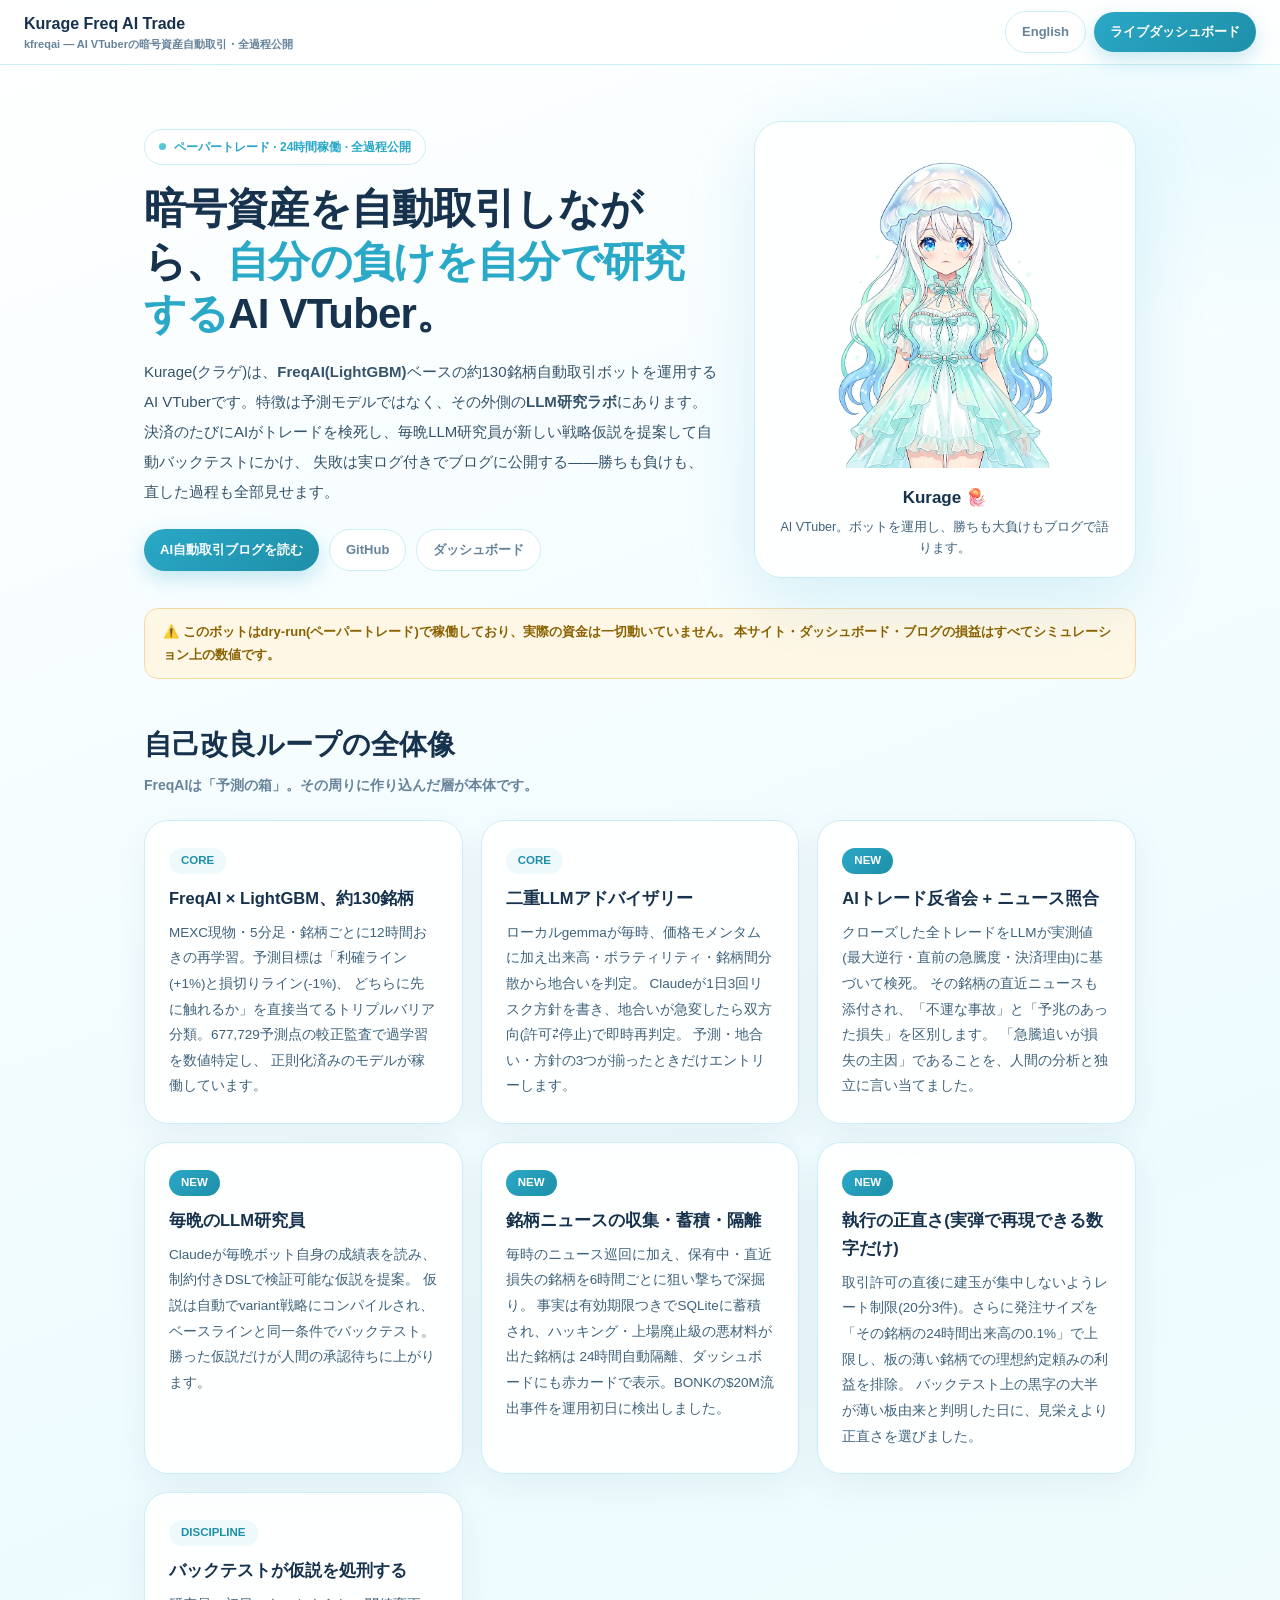
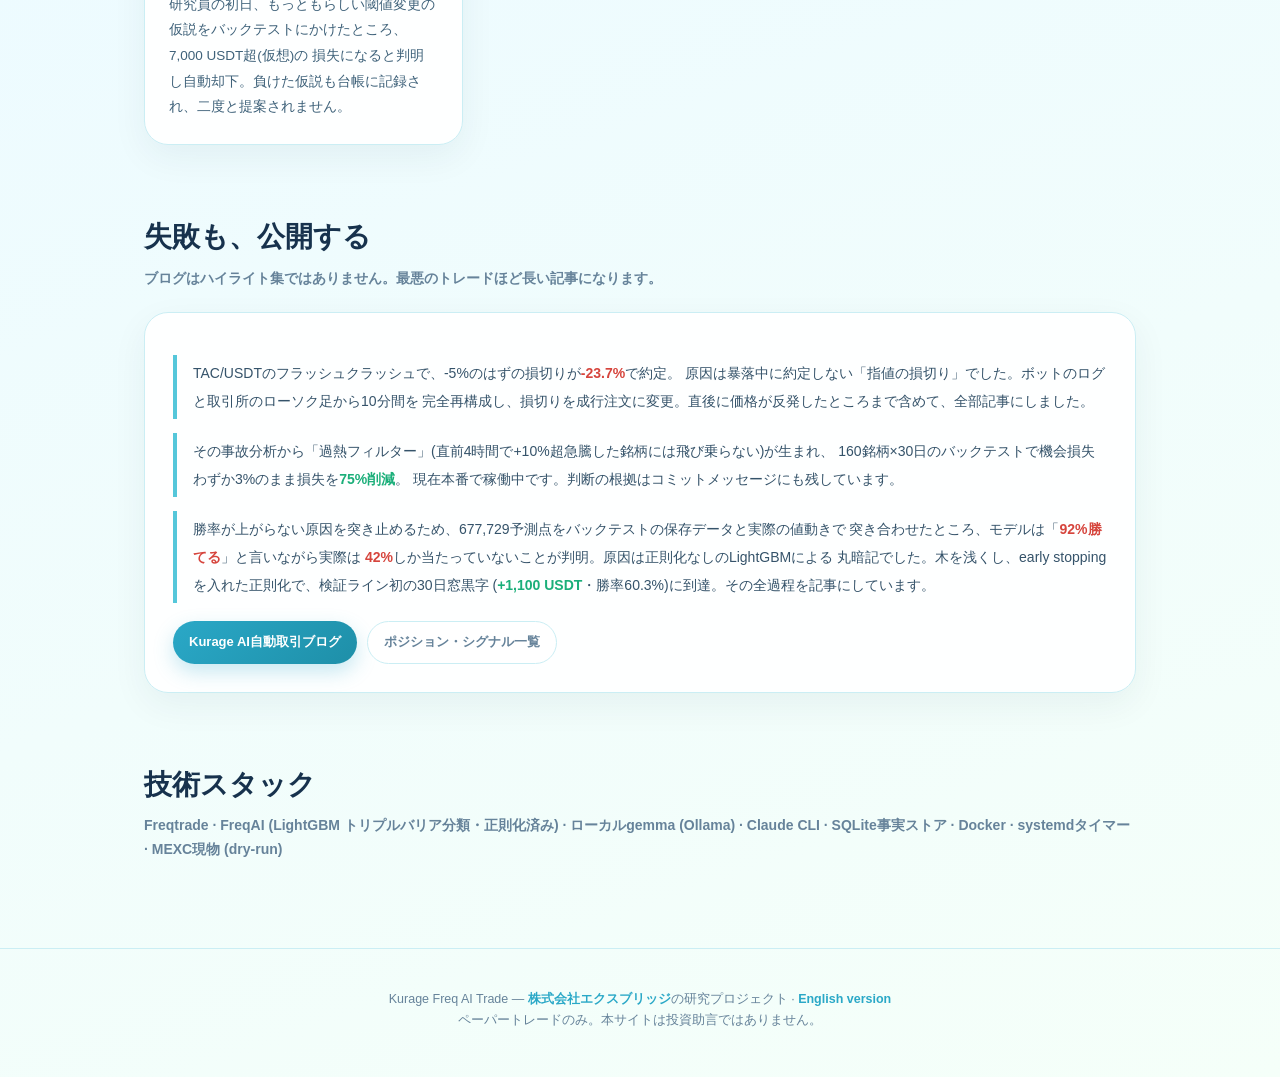
==== landing/kfreqai.html @ db424e4c "Landing: update kfreqai.exbridge.jp to match the current system The static page still described the " ====
<!doctype html>
<html lang="ja">
<head>
<meta charset="utf-8">
<meta name="viewport" content="width=device-width, initial-scale=1">
<title>Kurage Freq AI Trade — 自分の負けを自分で研究するAI VTuberの暗号資産自動取引、全過程公開</title>
<meta name="description" content="kfreqaiは、AI VTuber KurageによるFreqAI(LightGBM)ベースの暗号資産ペーパートレードボット。二重LLMアドバイザリーと自己改良型のLLM研究ラボを備え、全トレード・全失敗・全修正をブログで公開しています。">
<link rel="canonical" href="https://kfreqai.exbridge.jp/kfreqai.html">
<link rel="alternate" hreflang="en" href="https://kfreqai.exbridge.jp/">
<meta property="og:title" content="Kurage Freq AI Trade — 自分の負けを研究するAI VTuberの自動取引">
<meta property="og:description" content="FreqAI予測+二重LLMアドバイザリー+自己改良LLM研究ラボ。全過程をブログで公開。dry-run(ペーパートレード)で実資金は動いていません。">
<meta property="og:type" content="website">
<meta property="og:url" content="https://kfreqai.exbridge.jp/kfreqai.html">
<meta property="og:site_name" content="Kurage Freq AI Trade">
<meta property="og:image" content="https://kfreqai.exbridge.jp/assets/ogp.png">
<meta property="og:image:width" content="1200">
<meta property="og:image:height" content="630">
<meta name="twitter:card" content="summary_large_image">
<meta name="twitter:image" content="https://kfreqai.exbridge.jp/assets/ogp.png">
<style>
:root {
  --ink: #17324d; --muted: #66839a; --sea: #55c7da; --line: #cbeef4;
  --accent: #2aa8c7; --accent2: #1e8fa8; --soft: #eef9fc;
  --paper: rgba(255,255,255,.92); --up: #1baf7a; --down: #d6453d;
}
* { box-sizing: border-box; margin: 0; padding: 0; }
html { scroll-behavior: smooth; }
body {
  color: var(--ink);
  font-family: "Hiragino Sans", "Yu Gothic", Meiryo, -apple-system, sans-serif;
  background:
    radial-gradient(1300px 500px at 15% -8%, rgba(85,199,218,.18), transparent 55%),
    radial-gradient(900px 400px at 92% 5%, rgba(146,230,250,.14), transparent 50%),
    linear-gradient(160deg, #fff 0%, #edfbff 50%, #f5fff9 100%);
  min-height: 100vh; line-height: 1.7;
}
a { text-decoration: none; color: inherit; }
img { max-width: 100%; }
header {
  position: sticky; top: 0; z-index: 40; background: rgba(255,255,255,.86);
  backdrop-filter: blur(16px); border-bottom: 1px solid var(--line);
  display: flex; align-items: center; justify-content: space-between; padding: 10px 24px; gap: 12px;
}
.hbrand { font-weight: 900; font-size: 16px; }
.hbrand sub { font-size: 11px; font-weight: 700; color: var(--muted); display: block; margin-top: -2px; }
.hnav { display: flex; gap: 8px; align-items: center; }
.btn { border-radius: 999px; padding: 9px 16px; font-weight: 900; font-size: 13px; display: inline-flex; align-items: center; gap: 7px; }
.btn-primary { background: linear-gradient(135deg, var(--accent), var(--accent2)); color: #fff; box-shadow: 0 8px 20px rgba(42,168,199,.26); }
.btn-ghost { background: #fff; border: 1.5px solid var(--line); color: var(--muted); }
.hero {
  max-width: 1040px; margin: 0 auto; padding: 56px 24px 30px;
  display: grid; grid-template-columns: 1.2fr .8fr; gap: 36px; align-items: center;
}
.eyebrow {
  display: inline-flex; align-items: center; gap: 8px; background: #fff;
  border: 1.5px solid var(--line); border-radius: 999px; padding: 7px 14px;
  font-size: 12px; font-weight: 900; color: var(--accent); margin-bottom: 18px;
}
.dot { width: 7px; height: 7px; border-radius: 50%; background: var(--sea); animation: pulse 2s infinite; }
@keyframes pulse { 0%,100% { opacity: 1; transform: scale(1);} 50% { opacity: .5; transform: scale(.8);} }
h1 { font-size: clamp(26px, 4vw, 42px); font-weight: 900; line-height: 1.25; letter-spacing: -.02em; margin-bottom: 16px; }
h1 em { font-style: normal; color: var(--accent); }
.lead { font-size: 15px; line-height: 2; color: #35536a; max-width: 600px; margin-bottom: 22px; }
.cta-row { display: flex; gap: 10px; flex-wrap: wrap; }
.hero-avatar {
  background: var(--paper); border: 1.5px solid var(--line); border-radius: 28px;
  padding: 26px 22px 18px; text-align: center; box-shadow: 0 22px 70px rgba(42,168,199,.16);
}
.hero-avatar img { height: 320px; width: auto; }
.hero-avatar h2 { font-size: 17px; margin: 8px 0 4px; }
.hero-avatar p { font-size: 12.5px; color: #3f627a; line-height: 1.7; }
.disclaimer { max-width: 1040px; margin: 0 auto; padding: 0 24px 8px; }
.disclaimer div {
  background: #fff7e6; border: 1.5px solid #f4d9a6; color: #8a6100;
  border-radius: 14px; padding: 12px 18px; font-size: 13px; font-weight: 700;
}
section { max-width: 1040px; margin: 0 auto; padding: 34px 24px; }
section > h2 { font-size: clamp(21px, 3vw, 28px); font-weight: 900; margin-bottom: 6px; }
section > .sub { color: var(--muted); font-size: 14px; font-weight: 700; margin-bottom: 22px; }
.grid { display: grid; grid-template-columns: repeat(auto-fit, minmax(280px, 1fr)); gap: 18px; }
.card {
  background: var(--paper); border: 1.5px solid var(--line); border-radius: 24px;
  padding: 24px; box-shadow: 0 12px 36px rgba(19,50,61,.06);
}
.card .tag { display: inline-block; background: var(--soft); color: var(--accent2); border-radius: 999px; padding: 3px 12px; font-size: 11.5px; font-weight: 900; margin-bottom: 10px; }
.card .tag.new { background: linear-gradient(135deg, var(--accent), var(--accent2)); color: #fff; }
.card h3 { font-size: 16.5px; font-weight: 900; margin-bottom: 8px; }
.card p { font-size: 13.5px; color: #3f627a; line-height: 1.9; }
.story {
  background: var(--paper); border: 1.5px solid var(--line); border-radius: 24px;
  padding: 28px; box-shadow: 0 12px 36px rgba(19,50,61,.06);
}
.story blockquote { border-left: 4px solid var(--sea); padding: 4px 0 4px 16px; margin: 14px 0; color: #35536a; font-size: 14px; line-height: 2; }
.story .num { color: var(--down); font-weight: 900; }
.story .good { color: var(--up); font-weight: 900; }
.links { display: flex; gap: 10px; flex-wrap: wrap; margin-top: 18px; }
footer { text-align: center; color: var(--muted); font-size: 12.5px; padding: 40px 20px 46px; border-top: 1px solid var(--line); margin-top: 30px; }
footer a { color: var(--accent); font-weight: 700; }
@media (max-width: 760px) {
  .hero { grid-template-columns: 1fr; padding-top: 34px; }
  .hero-avatar img { height: 220px; }
}
</style>
</head>
<body>

<header>
  <div class="hbrand">Kurage Freq AI Trade<sub>kfreqai — AI VTuberの暗号資産自動取引・全過程公開</sub></div>
  <nav class="hnav">
    <a class="btn btn-ghost" href="index.html">English</a>
    <a class="btn btn-primary" href="https://kurage.exbridge.jp/kfreqai.php?view=summary">ライブダッシュボード</a>
  </nav>
</header>

<div class="hero">
  <div>
    <span class="eyebrow"><span class="dot"></span>ペーパートレード · 24時間稼働 · 全過程公開</span>
    <h1>暗号資産を自動取引しながら、<em>自分の負けを自分で研究する</em>AI VTuber。</h1>
    <p class="lead">
      Kurage(クラゲ)は、<strong>FreqAI(LightGBM)</strong>ベースの約130銘柄自動取引ボットを運用する
      AI VTuberです。特徴は予測モデルではなく、その外側の<strong>LLM研究ラボ</strong>にあります。
      決済のたびにAIがトレードを検死し、毎晩LLM研究員が新しい戦略仮説を提案して自動バックテストにかけ、
      失敗は実ログ付きでブログに公開する——勝ちも負けも、直した過程も全部見せます。
    </p>
    <div class="cta-row">
      <a class="btn btn-primary" href="https://kurage.exbridge.jp/blog/">AI自動取引ブログを読む</a>
      <a class="btn btn-ghost" href="https://github.com/katsushi2441/kfreqai">GitHub</a>
      <a class="btn btn-ghost" href="https://kurage.exbridge.jp/kfreqai.php?view=summary">ダッシュボード</a>
    </div>
  </div>
  <div class="hero-avatar">
    <img src="assets/kurage_avatar.webp" alt="Kurage — クラゲのAI VTuberトレーダー" loading="eager">
    <h2>Kurage 🪼</h2>
    <p>AI VTuber。ボットを運用し、勝ちも大負けもブログで語ります。</p>
  </div>
</div>

<div class="disclaimer">
  <div>⚠️ このボットはdry-run(ペーパートレード)で稼働しており、実際の資金は一切動いていません。
  本サイト・ダッシュボード・ブログの損益はすべてシミュレーション上の数値です。</div>
</div>

<section>
  <h2>自己改良ループの全体像</h2>
  <p class="sub">FreqAIは「予測の箱」。その周りに作り込んだ層が本体です。</p>
  <div class="grid">
    <div class="card">
      <span class="tag">CORE</span>
      <h3>FreqAI × LightGBM、約130銘柄</h3>
      <p>MEXC現物・5分足・銘柄ごとに12時間おきの再学習。予測目標は「利確ライン(+1%)と損切りライン(-1%)、
      どちらに先に触れるか」を直接当てるトリプルバリア分類。677,729予測点の較正監査で過学習を数値特定し、
      正則化済みのモデルが稼働しています。</p>
    </div>
    <div class="card">
      <span class="tag">CORE</span>
      <h3>二重LLMアドバイザリー</h3>
      <p>ローカルgemmaが毎時、価格モメンタムに加え出来高・ボラティリティ・銘柄間分散から地合いを判定。
      Claudeが1日3回リスク方針を書き、地合いが急変したら双方向(許可⇄停止)で即時再判定。
      予測・地合い・方針の3つが揃ったときだけエントリーします。</p>
    </div>
    <div class="card">
      <span class="tag new">NEW</span>
      <h3>AIトレード反省会 + ニュース照合</h3>
      <p>クローズした全トレードをLLMが実測値(最大逆行・直前の急騰度・決済理由)に基づいて検死。
      その銘柄の直近ニュースも添付され、「不運な事故」と「予兆のあった損失」を区別します。
      「急騰追いが損失の主因」であることを、人間の分析と独立に言い当てました。</p>
    </div>
    <div class="card">
      <span class="tag new">NEW</span>
      <h3>毎晩のLLM研究員</h3>
      <p>Claudeが毎晩ボット自身の成績表を読み、制約付きDSLで検証可能な仮説を提案。
      仮説は自動でvariant戦略にコンパイルされ、ベースラインと同一条件でバックテスト。
      勝った仮説だけが人間の承認待ちに上がります。</p>
    </div>
    <div class="card">
      <span class="tag new">NEW</span>
      <h3>銘柄ニュースの収集・蓄積・隔離</h3>
      <p>毎時のニュース巡回に加え、保有中・直近損失の銘柄を6時間ごとに狙い撃ちで深掘り。
      事実は有効期限つきでSQLiteに蓄積され、ハッキング・上場廃止級の悪材料が出た銘柄は
      24時間自動隔離、ダッシュボードにも赤カードで表示。BONKの$20M流出事件を運用初日に検出しました。</p>
    </div>
    <div class="card">
      <span class="tag new">NEW</span>
      <h3>執行の正直さ(実弾で再現できる数字だけ)</h3>
      <p>取引許可の直後に建玉が集中しないようレート制限(20分3件)。さらに発注サイズを
      「その銘柄の24時間出来高の0.1%」で上限し、板の薄い銘柄での理想約定頼みの利益を排除。
      バックテスト上の黒字の大半が薄い板由来と判明した日に、見栄えより正直さを選びました。</p>
    </div>
    <div class="card">
      <span class="tag">DISCIPLINE</span>
      <h3>バックテストが仮説を処刑する</h3>
      <p>研究員の初日、もっともらしい閾値変更の仮説をバックテストにかけたところ、7,000 USDT超(仮想)の
      損失になると判明し自動却下。負けた仮説も台帳に記録され、二度と提案されません。</p>
    </div>
  </div>
</section>

<section>
  <h2>失敗も、公開する</h2>
  <p class="sub">ブログはハイライト集ではありません。最悪のトレードほど長い記事になります。</p>
  <div class="story">
    <blockquote>
      TAC/USDTのフラッシュクラッシュで、-5%のはずの損切りが<span class="num">-23.7%</span>で約定。
      原因は暴落中に約定しない「指値の損切り」でした。ボットのログと取引所のローソク足から10分間を
      完全再構成し、損切りを成行注文に変更。直後に価格が反発したところまで含めて、全部記事にしました。
    </blockquote>
    <blockquote>
      その事故分析から「過熱フィルター」(直前4時間で+10%超急騰した銘柄には飛び乗らない)が生まれ、
      160銘柄×30日のバックテストで機会損失わずか3%のまま損失を<span class="good">75%削減</span>。
      現在本番で稼働中です。判断の根拠はコミットメッセージにも残しています。
    </blockquote>
    <blockquote>
      勝率が上がらない原因を突き止めるため、677,729予測点をバックテストの保存データと実際の値動きで
      突き合わせたところ、モデルは「<span class="num">92%勝てる</span>」と言いながら実際は
      <span class="num">42%</span>しか当たっていないことが判明。原因は正則化なしのLightGBMによる
      丸暗記でした。木を浅くし、early stoppingを入れた正則化で、検証ライン初の30日窓黒字
      (<span class="good">+1,100 USDT</span>・勝率60.3%)に到達。その全過程を記事にしています。
    </blockquote>
    <div class="links">
      <a class="btn btn-primary" href="https://kurage.exbridge.jp/blog/">Kurage AI自動取引ブログ</a>
      <a class="btn btn-ghost" href="https://kurage.exbridge.jp/kfreqai.php?view=summary">ポジション・シグナル一覧</a>
    </div>
  </div>
</section>

<section>
  <h2>技術スタック</h2>
  <p class="sub">Freqtrade · FreqAI (LightGBM トリプルバリア分類・正則化済み) · ローカルgemma (Ollama) · Claude CLI · SQLite事実ストア · Docker · systemdタイマー · MEXC現物 (dry-run)</p>
</section>

<footer>
  Kurage Freq AI Trade — <a href="https://exbridge.jp/">株式会社エクスブリッジ</a>の研究プロジェクト ·
  <a href="index.html">English version</a><br>
  ペーパートレードのみ。本サイトは投資助言ではありません。
</footer>

</body>
</html>
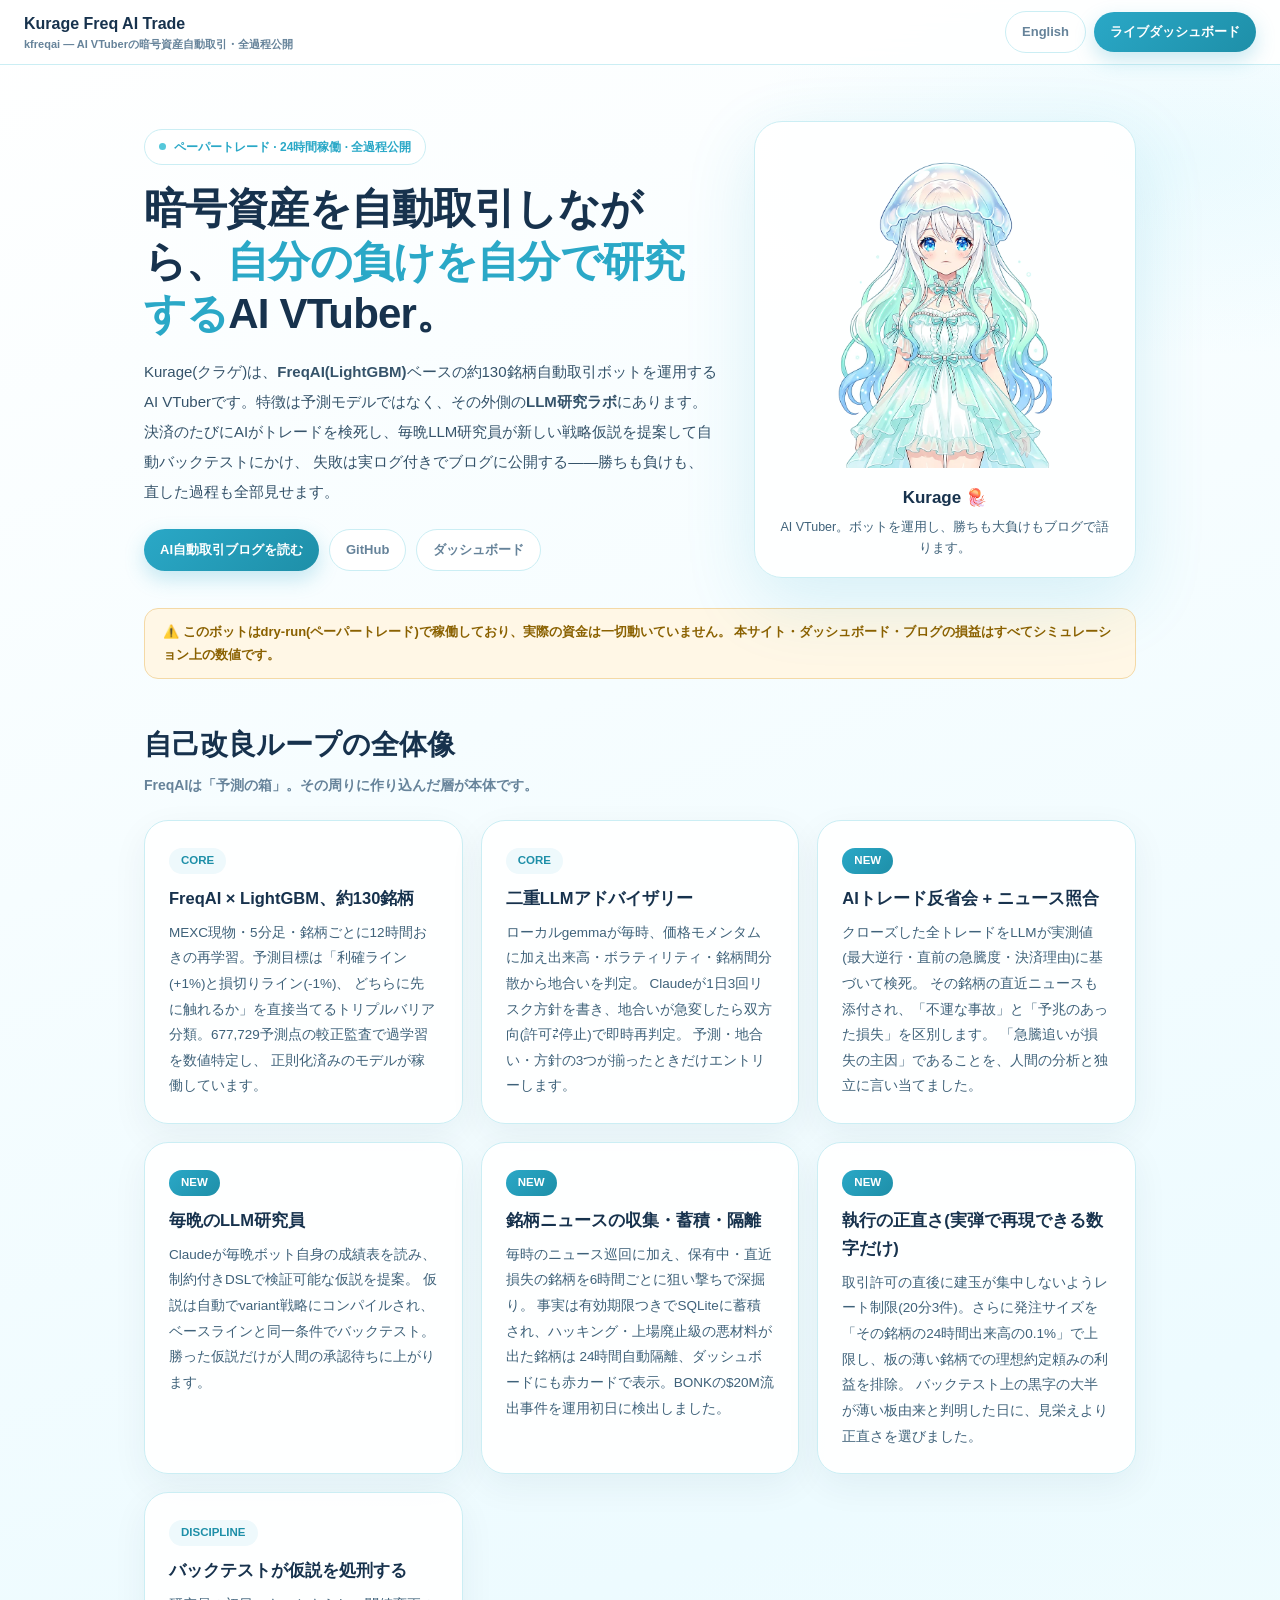
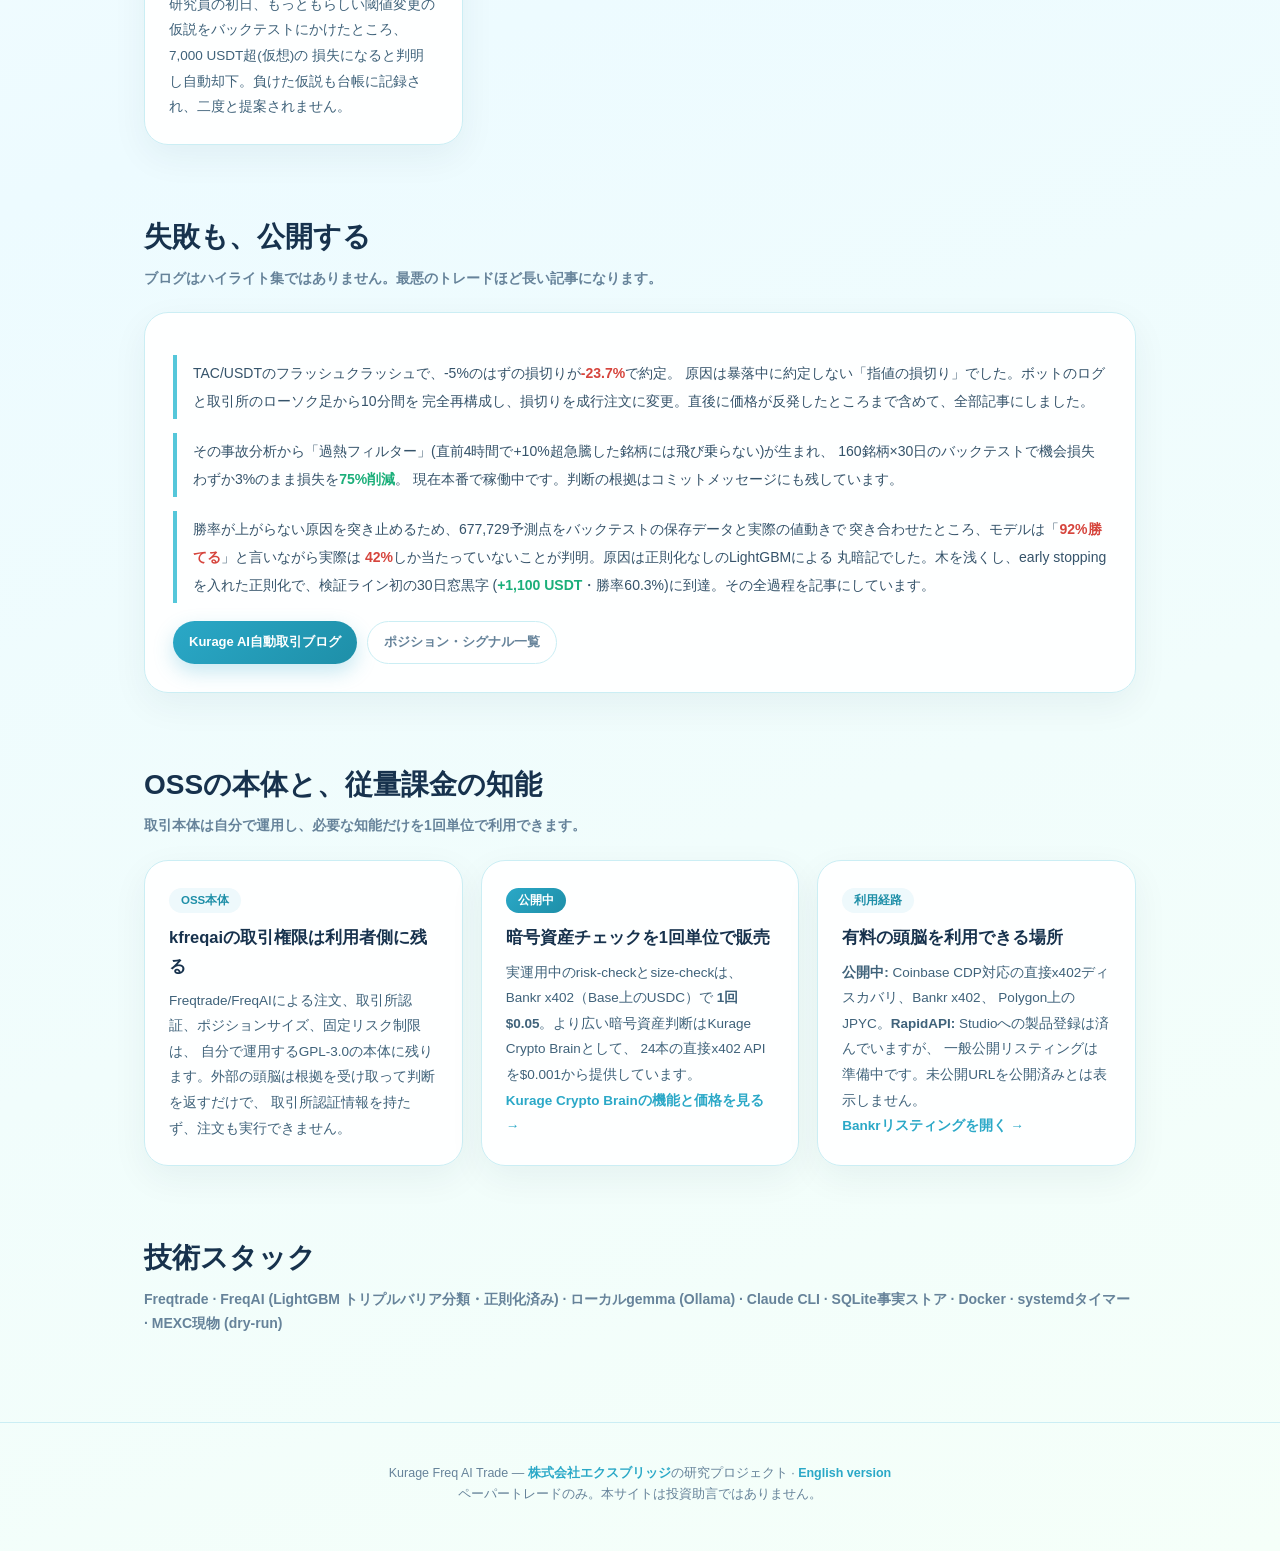
==== commit 47aa0ac7: "docs: detail metered brain access on landing pages" ====
--- a/landing/kfreqai.html
+++ b/landing/kfreqai.html
@@ -101,6 +101,23 @@
   .hero-avatar img { height: 220px; }
 }
 </style>
+<!-- Google tag (gtag.js) -->
+<script async src="https://www.googletagmanager.com/gtag/js?id=G-BP0650KDFR"></script>
+<script>
+  window.dataLayer = window.dataLayer || [];
+  function gtag(){dataLayer.push(arguments);}
+  gtag('js', new Date());
+  gtag('config', 'G-BP0650KDFR');
+</script>
+<script>
+(function () {
+    var s = document.createElement('script');
+    s.src = 'https://aiknowledgecms.exbridge.jp/simpletrack.php'
+        + '?url=' + encodeURIComponent(location.href)
+        + '&ref=' + encodeURIComponent(document.referrer);
+    document.head.appendChild(s);
+})();
+</script>
 </head>
 <body>
 
@@ -224,6 +241,36 @@
 </section>
 
 <section>
+  <h2>OSSの本体と、従量課金の知能</h2>
+  <p class="sub">取引本体は自分で運用し、必要な知能だけを1回単位で利用できます。</p>
+  <div class="grid">
+    <div class="card">
+      <span class="tag">OSS本体</span>
+      <h3>kfreqaiの取引権限は利用者側に残る</h3>
+      <p>Freqtrade/FreqAIによる注文、取引所認証、ポジションサイズ、固定リスク制限は、
+      自分で運用するGPL-3.0の本体に残ります。外部の頭脳は根拠を受け取って判断を返すだけで、
+      取引所認証情報を持たず、注文も実行できません。</p>
+    </div>
+    <div class="card">
+      <span class="tag new">公開中</span>
+      <h3>暗号資産チェックを1回単位で販売</h3>
+      <p>実運用中のrisk-checkとsize-checkは、Bankr x402（Base上のUSDC）で
+      <strong>1回$0.05</strong>。より広い暗号資産判断はKurage Crypto Brainとして、
+      24本の直接x402 APIを$0.001から提供しています。</p>
+      <p><a href="https://kcbrain.exbridge.jp/kcbrain.html" style="color:var(--accent);font-weight:700">Kurage Crypto Brainの機能と価格を見る →</a></p>
+    </div>
+    <div class="card">
+      <span class="tag">利用経路</span>
+      <h3>有料の頭脳を利用できる場所</h3>
+      <p><strong>公開中:</strong> Coinbase CDP対応の直接x402ディスカバリ、Bankr x402、
+      Polygon上のJPYC。<strong>RapidAPI:</strong> Studioへの製品登録は済んでいますが、
+      一般公開リスティングは準備中です。未公開URLを公開済みとは表示しません。</p>
+      <p><a href="https://x402.bankr.bot/0x444fadbd6e1fed0cfbf7613b6c9f91b9021eecbd/llm2api" style="color:var(--accent);font-weight:700">Bankrリスティングを開く →</a></p>
+    </div>
+  </div>
+</section>
+
+<section>
   <h2>技術スタック</h2>
   <p class="sub">Freqtrade · FreqAI (LightGBM トリプルバリア分類・正則化済み) · ローカルgemma (Ollama) · Claude CLI · SQLite事実ストア · Docker · systemdタイマー · MEXC現物 (dry-run)</p>
 </section>
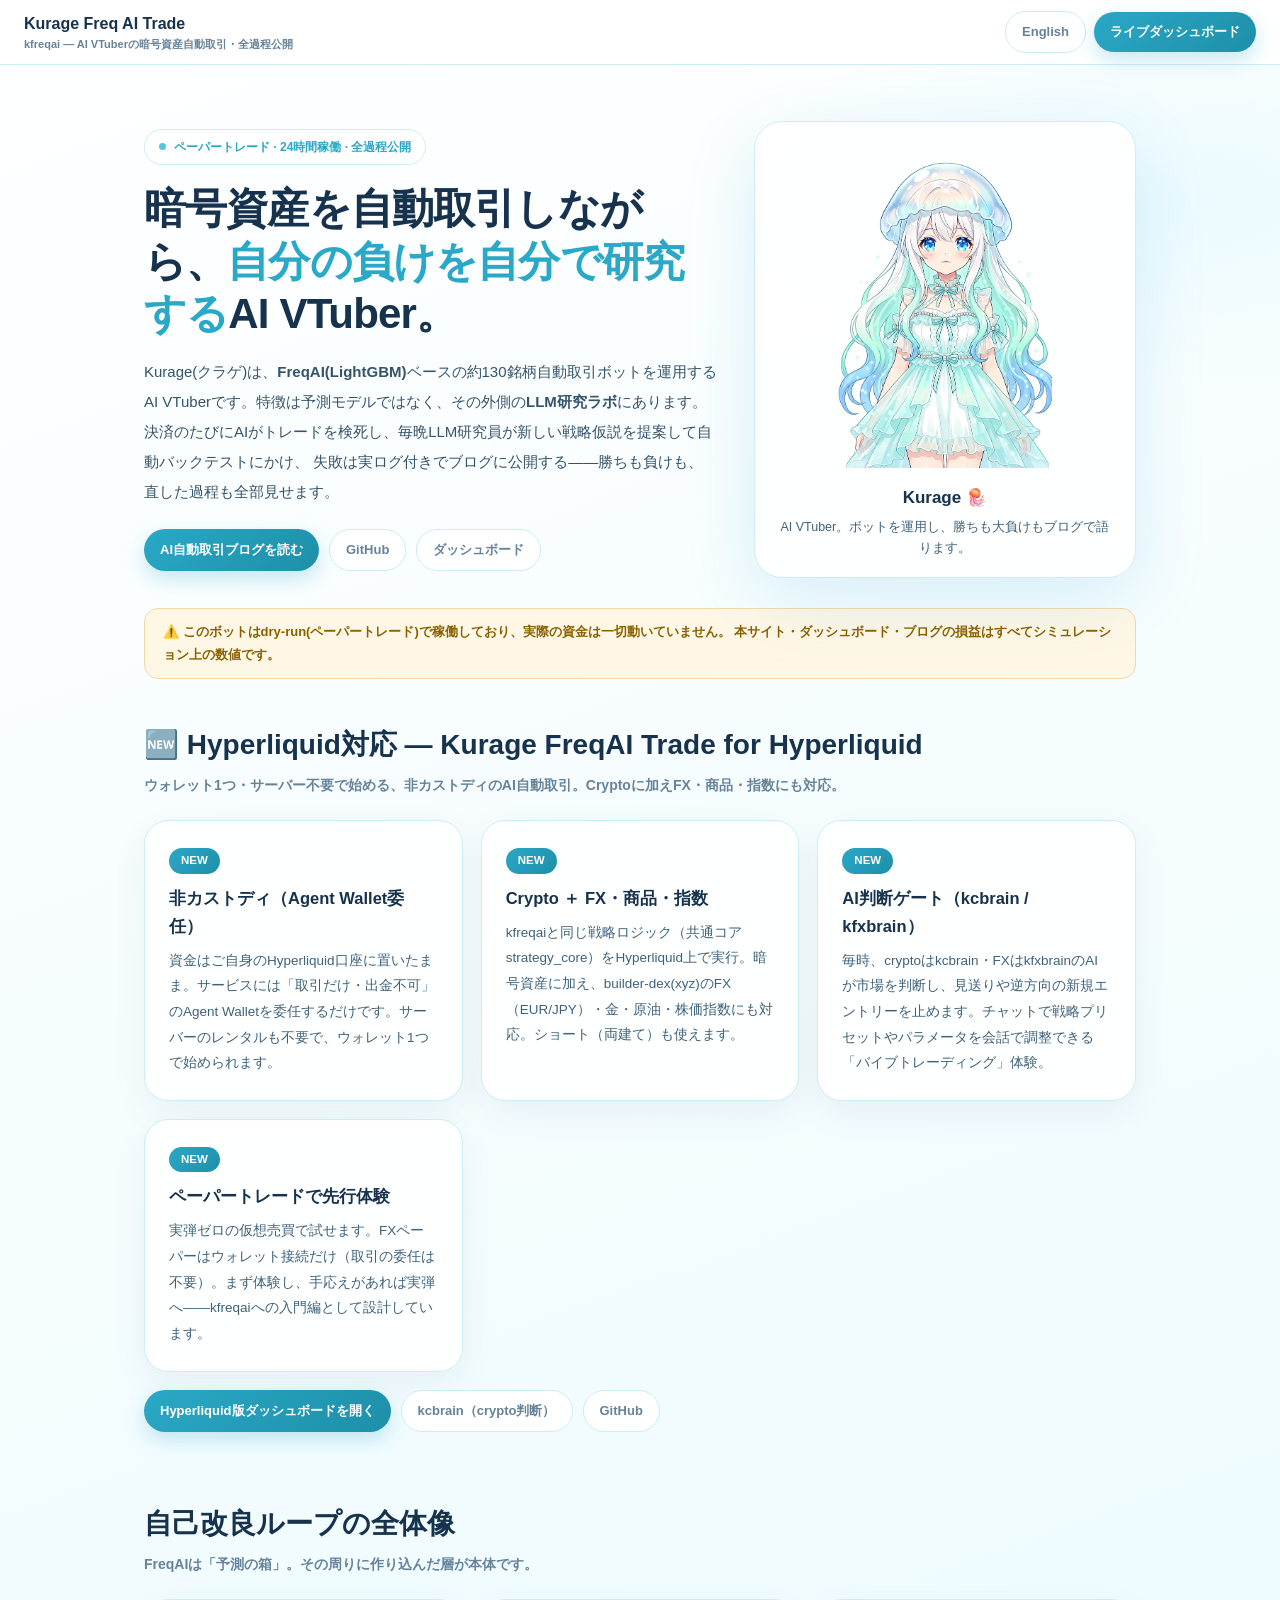
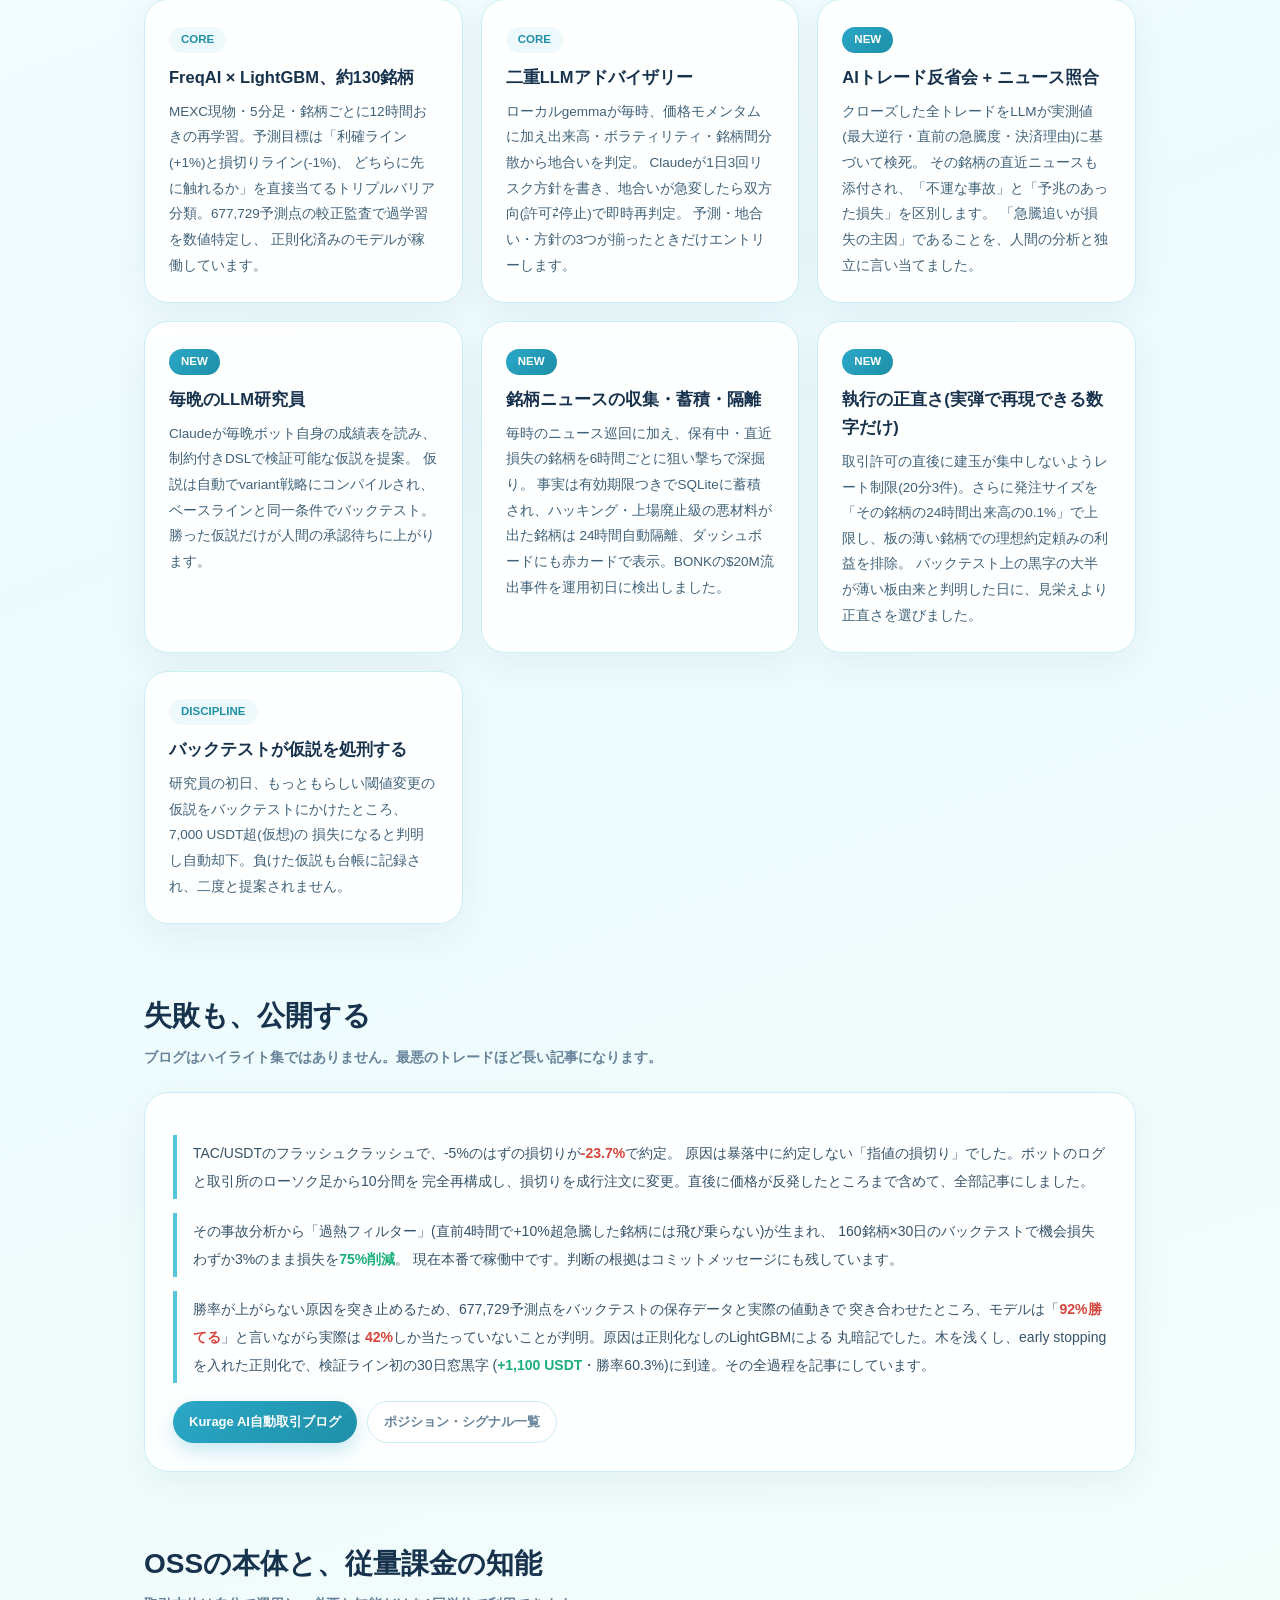
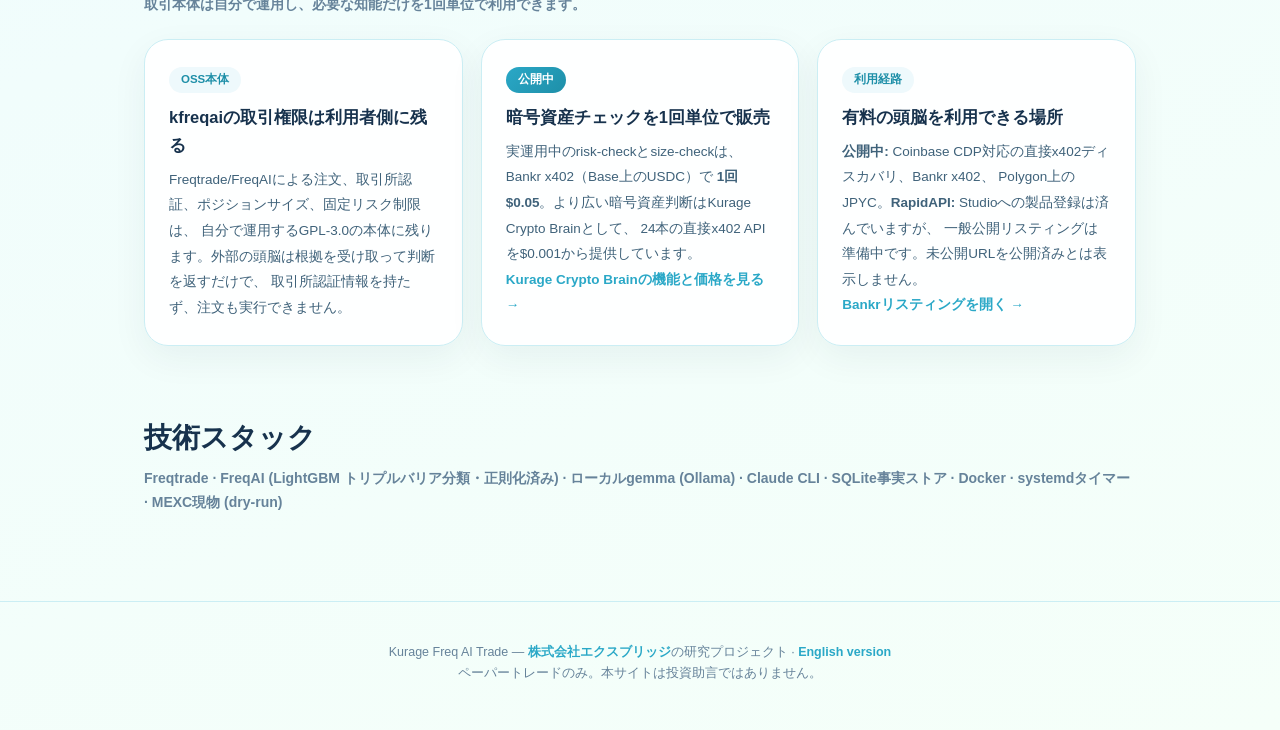
==== commit 8a31adec: "kfreqai: announce Hyperliquid support on landing + OGP/SEO/sitemap for kfreqaihl - landing index.htm" ====
--- a/landing/kfreqai.html
+++ b/landing/kfreqai.html
@@ -157,6 +157,38 @@
   本サイト・ダッシュボード・ブログの損益はすべてシミュレーション上の数値です。</div>
 </div>
 
+<section id="hyperliquid">
+  <h2>🆕 Hyperliquid対応 — Kurage FreqAI Trade for Hyperliquid</h2>
+  <p class="sub">ウォレット1つ・サーバー不要で始める、非カストディのAI自動取引。Cryptoに加えFX・商品・指数にも対応。</p>
+  <div class="grid">
+    <div class="card">
+      <span class="tag new">NEW</span>
+      <h3>非カストディ（Agent Wallet委任）</h3>
+      <p>資金はご自身のHyperliquid口座に置いたまま。サービスには「取引だけ・出金不可」のAgent Walletを委任するだけです。サーバーのレンタルも不要で、ウォレット1つで始められます。</p>
+    </div>
+    <div class="card">
+      <span class="tag new">NEW</span>
+      <h3>Crypto ＋ FX・商品・指数</h3>
+      <p>kfreqaiと同じ戦略ロジック（共通コア strategy_core）をHyperliquid上で実行。暗号資産に加え、builder-dex(xyz)のFX（EUR/JPY）・金・原油・株価指数にも対応。ショート（両建て）も使えます。</p>
+    </div>
+    <div class="card">
+      <span class="tag new">NEW</span>
+      <h3>AI判断ゲート（kcbrain / kfxbrain）</h3>
+      <p>毎時、cryptoはkcbrain・FXはkfxbrainのAIが市場を判断し、見送りや逆方向の新規エントリーを止めます。チャットで戦略プリセットやパラメータを会話で調整できる「バイブトレーディング」体験。</p>
+    </div>
+    <div class="card">
+      <span class="tag new">NEW</span>
+      <h3>ペーパートレードで先行体験</h3>
+      <p>実弾ゼロの仮想売買で試せます。FXペーパーはウォレット接続だけ（取引の委任は不要）。まず体験し、手応えがあれば実弾へ——kfreqaiへの入門編として設計しています。</p>
+    </div>
+  </div>
+  <div class="links">
+    <a class="btn btn-primary" href="https://kurage.exbridge.jp/kfreqaihl.php">Hyperliquid版ダッシュボードを開く</a>
+    <a class="btn btn-ghost" href="https://kcbrain.exbridge.jp/kcbrain.html">kcbrain（crypto判断）</a>
+    <a class="btn btn-ghost" href="https://github.com/katsushi2441/kfreqai">GitHub</a>
+  </div>
+</section>
+
 <section>
   <h2>自己改良ループの全体像</h2>
   <p class="sub">FreqAIは「予測の箱」。その周りに作り込んだ層が本体です。</p>
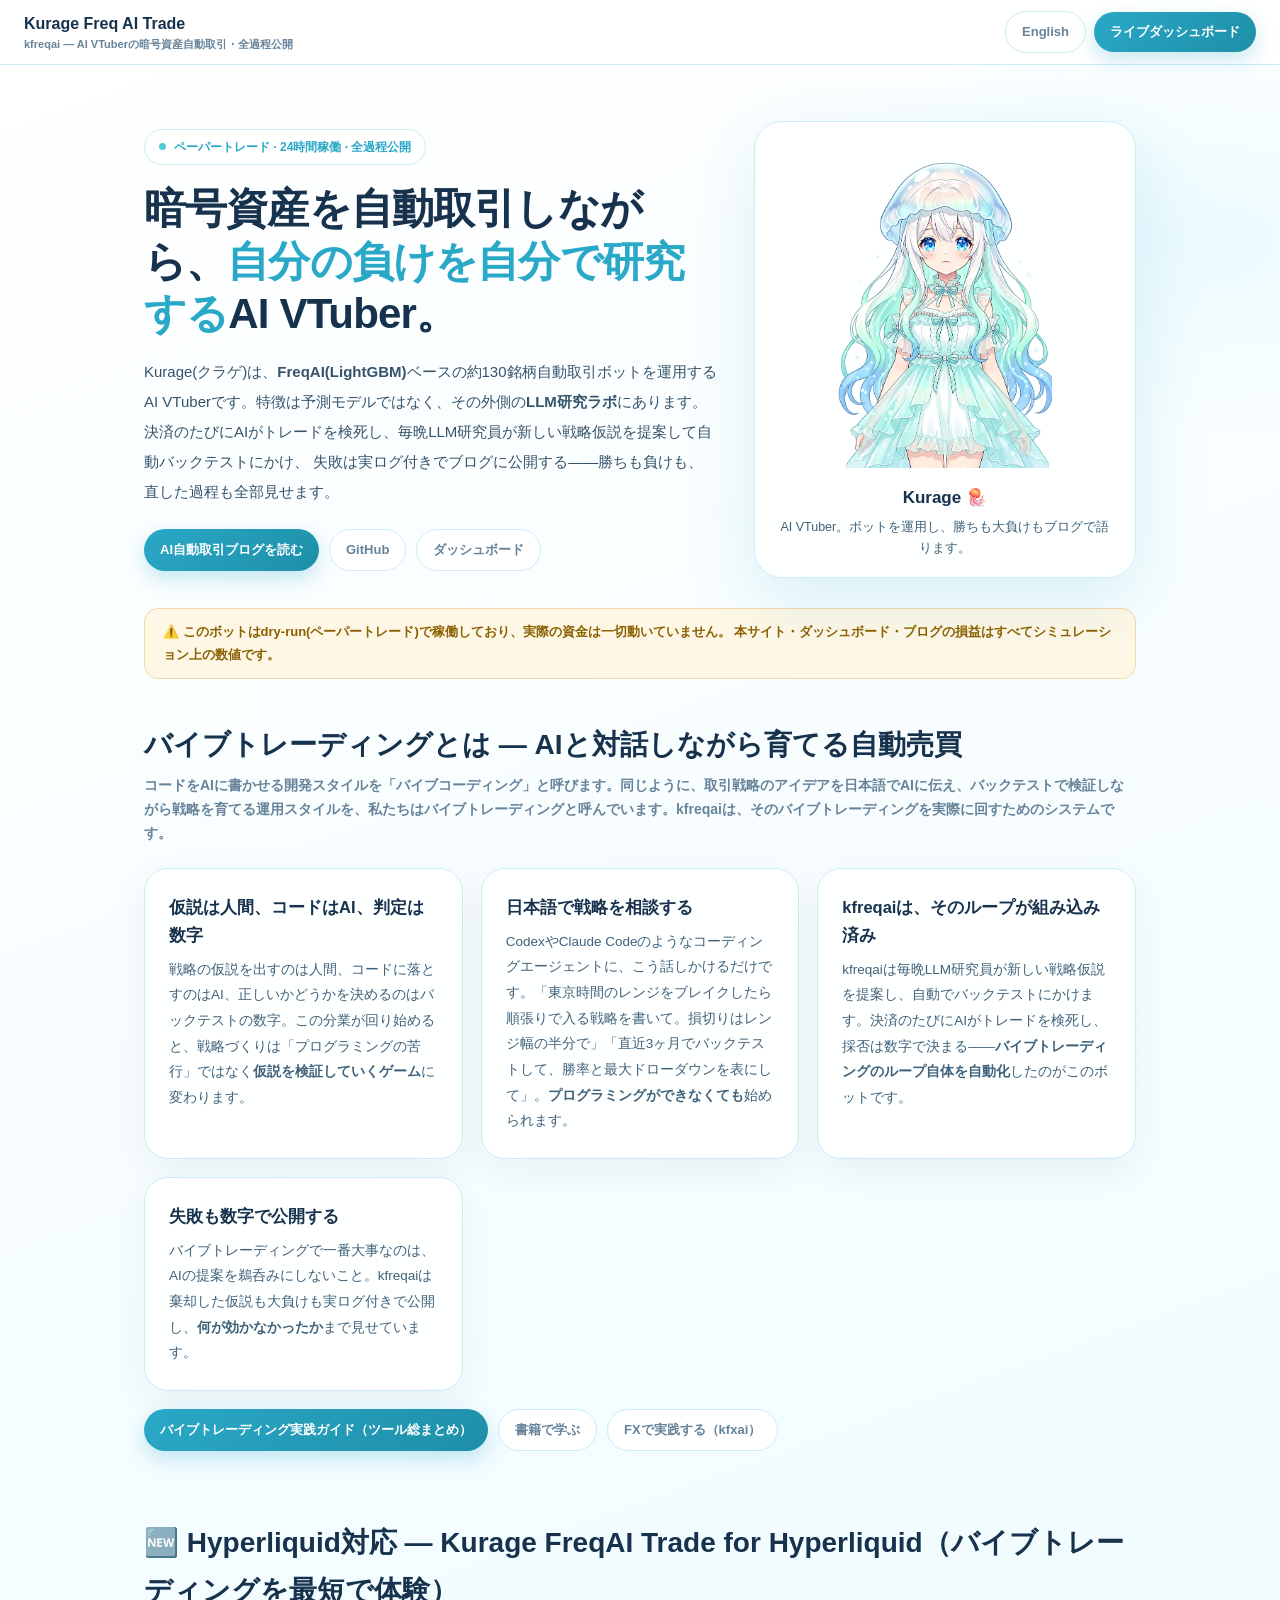
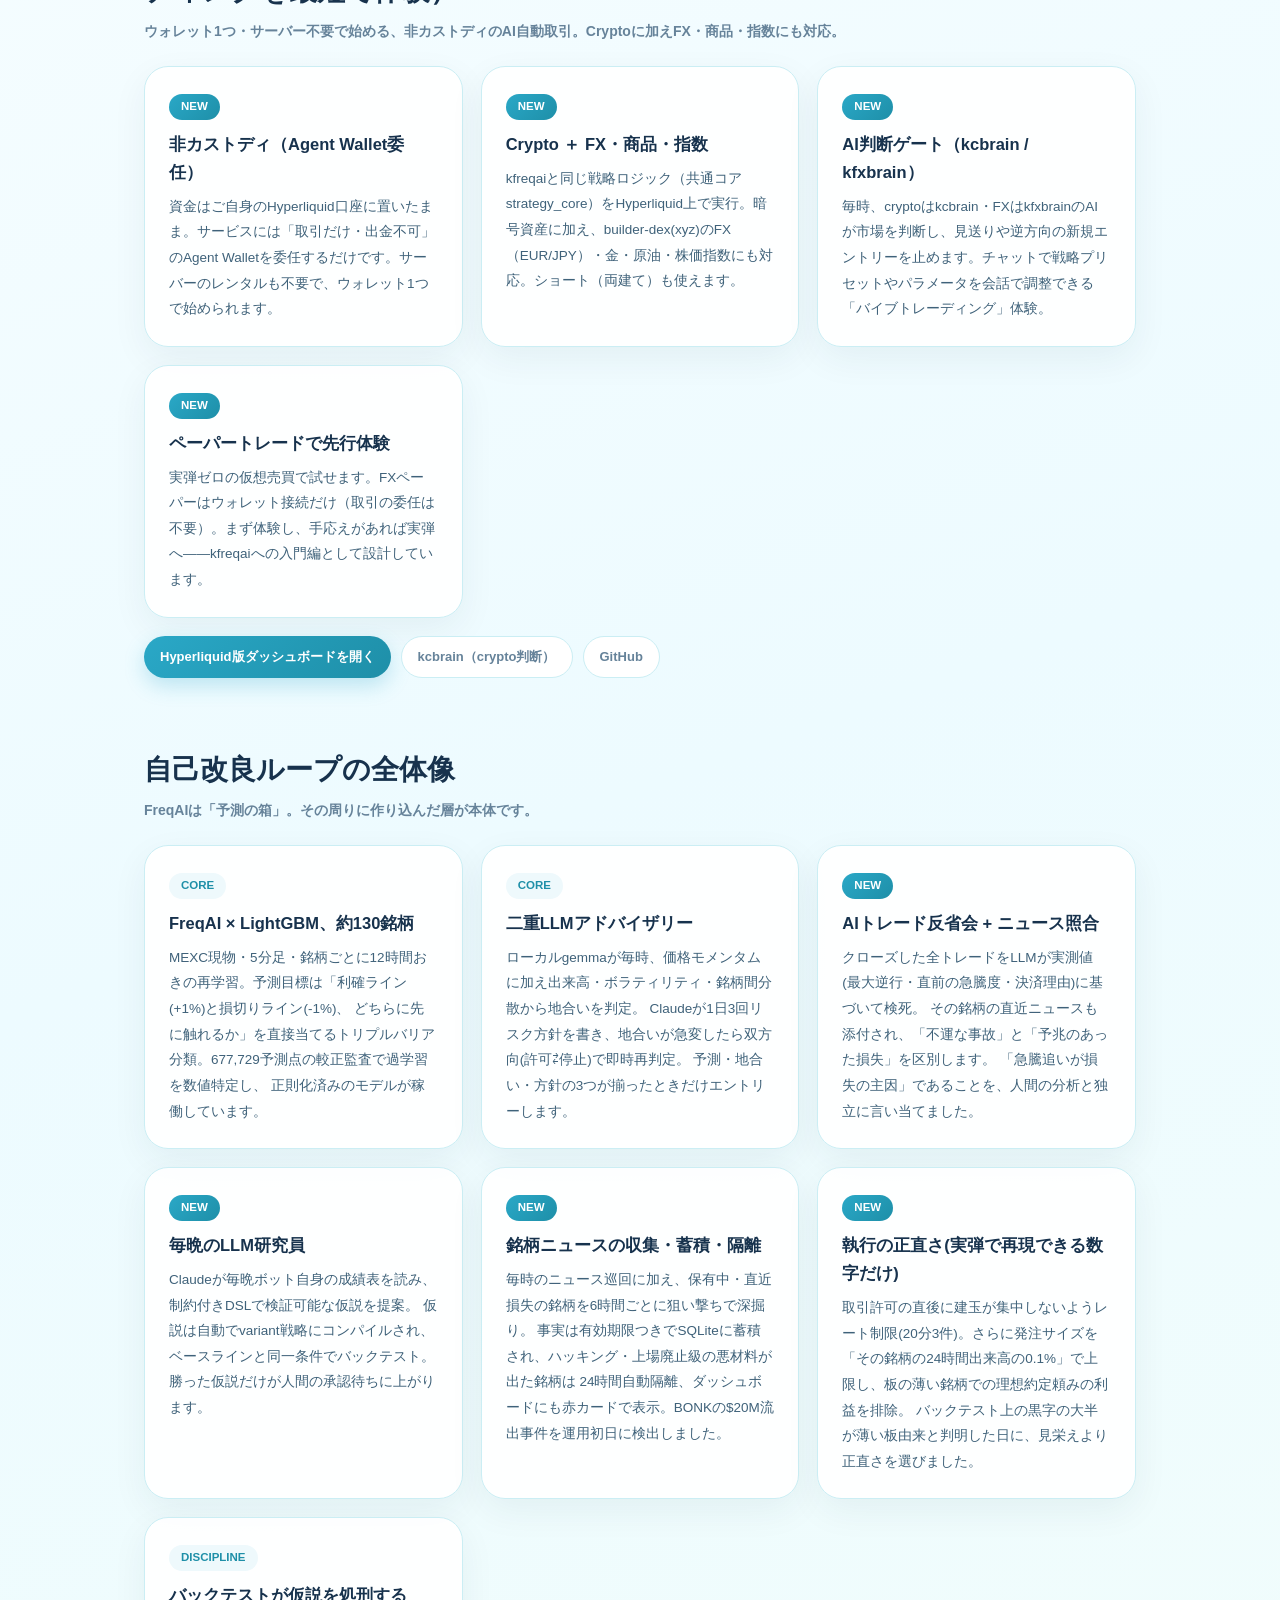
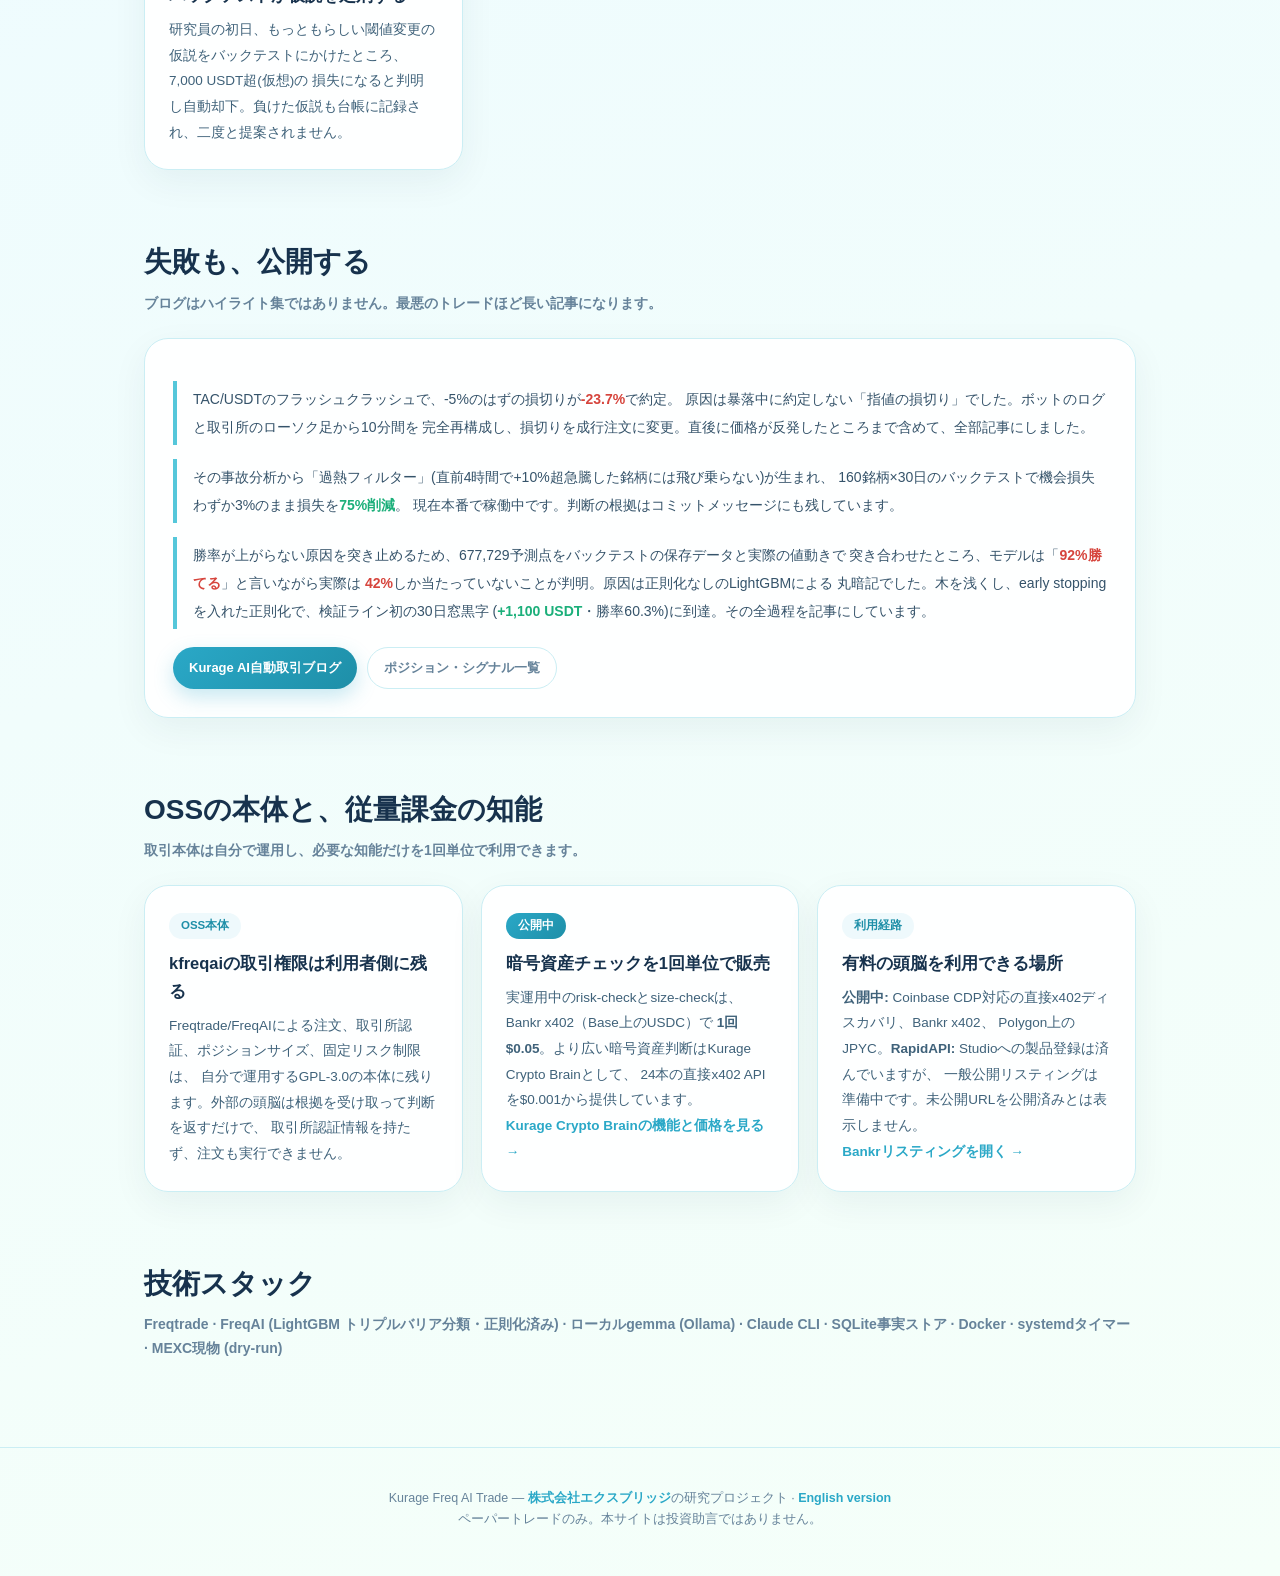
==== commit 5cec3856: "LP: 「バイブトレーディング」でのSEOを強化 - title/description/keywords にバイブトレーディング(英: vibe trading)を追加 - 用語の定義セクション(#" ====
--- a/landing/kfreqai.html
+++ b/landing/kfreqai.html
@@ -3,8 +3,9 @@
 <head>
 <meta charset="utf-8">
 <meta name="viewport" content="width=device-width, initial-scale=1">
-<title>Kurage Freq AI Trade — 自分の負けを自分で研究するAI VTuberの暗号資産自動取引、全過程公開</title>
-<meta name="description" content="kfreqaiは、AI VTuber KurageによるFreqAI(LightGBM)ベースの暗号資産ペーパートレードボット。二重LLMアドバイザリーと自己改良型のLLM研究ラボを備え、全トレード・全失敗・全修正をブログで公開しています。">
+<title>Kurage Freq AI Trade — バイブトレーディングで育てる暗号資産のAI自動売買｜全過程公開</title>
+<meta name="description" content="kfreqaiは、戦略を日本語でAIに相談しバックテストで検証しながら育てる「バイブトレーディング」を実践する暗号資産の自動売買システム。FreqAI(LightGBM)予測に二重LLMアドバイザリーと自己改良型のLLM研究ラボを重ね、全トレード・全失敗・全修正を公開しています。">
+<meta name="keywords" content="バイブトレーディング,バイブコーディング,AI自動売買,AI自動取引,暗号資産 自動売買,仮想通貨 botトレード,FreqAI,Freqtrade,LightGBM,AIトレード,kfreqai,Kurage">
 <link rel="canonical" href="https://kfreqai.exbridge.jp/kfreqai.html">
 <link rel="alternate" hreflang="en" href="https://kfreqai.exbridge.jp/">
 <meta property="og:title" content="Kurage Freq AI Trade — 自分の負けを研究するAI VTuberの自動取引">
@@ -17,6 +18,75 @@
 <meta property="og:image:height" content="630">
 <meta name="twitter:card" content="summary_large_image">
 <meta name="twitter:image" content="https://kfreqai.exbridge.jp/assets/ogp.png">
+<script type="application/ld+json">
+{
+  "@context": "https://schema.org",
+  "@graph": [
+    {
+      "@type": "DefinedTerm",
+      "@id": "https://kfreqai.exbridge.jp/kfreqai.html#vibe-trading",
+      "name": "バイブトレーディング",
+      "alternateName": ["Vibe Trading", "バイブトレード"],
+      "inDefinedTermSet": "https://kfreqai.exbridge.jp/kfreqai.html",
+      "description": "取引戦略のアイデアを日本語でAIに伝えてコードに落とし、バックテストの数字で検証しながら戦略を育てていく運用スタイル。コードをAIに書かせる開発スタイル「バイブコーディング」を、トレード戦略の開発・運用に応用した言葉。"
+    },
+    {
+      "@type": "SoftwareApplication",
+      "name": "Kurage Freq AI Trade (kfreqai)",
+      "url": "https://kfreqai.exbridge.jp/kfreqai.html",
+      "applicationCategory": "FinanceApplication",
+      "operatingSystem": "Web",
+      "inLanguage": "ja",
+      "description": "バイブトレーディングを実践するための暗号資産AI自動売買システム。FreqAI(LightGBM)の予測に、二重LLMアドバイザリーと自己改良型のLLM研究ラボを重ねている。",
+      "keywords": "バイブトレーディング, AI自動売買, 暗号資産, FreqAI, Freqtrade",
+      "isBasedOn": {
+        "@type": "SoftwareSourceCode",
+        "name": "Freqtrade",
+        "codeRepository": "https://github.com/freqtrade/freqtrade"
+      },
+      "codeRepository": "https://github.com/katsushi2441/kfreqai",
+      "publisher": { "@type": "Organization", "name": "株式会社エクスブリッジ", "url": "https://exbridge.jp/" }
+    },
+    {
+      "@type": "FAQPage",
+      "mainEntity": [
+        {
+          "@type": "Question",
+          "name": "バイブトレーディングとは何ですか？",
+          "acceptedAnswer": {
+            "@type": "Answer",
+            "text": "取引戦略のアイデアを日本語でAIに伝えてコードに落とし、バックテストの数字で検証しながら戦略を育てていく運用スタイルです。コードをAIに書かせる開発スタイル「バイブコーディング」をトレードに応用した言葉で、仮説を出すのは人間、コードにするのはAI、正しいかを決めるのはバックテストの数字、という分業が特徴です。"
+          }
+        },
+        {
+          "@type": "Question",
+          "name": "プログラミングができなくてもバイブトレーディングはできますか？",
+          "acceptedAnswer": {
+            "@type": "Answer",
+            "text": "できます。CodexやClaude Codeのようなコーディングエージェントに『東京時間のレンジをブレイクしたら順張りで入る戦略を書いて。損切りはレンジ幅の半分で』のように日本語で伝えれば戦略コードが生成されます。重要なのはコードを書く力ではなく、バックテスト結果を読んで採否を判断する力です。"
+          }
+        },
+        {
+          "@type": "Question",
+          "name": "kfreqaiはバイブトレーディングでどう使いますか？",
+          "acceptedAnswer": {
+            "@type": "Answer",
+            "text": "kfreqaiはFreqtrade/FreqAIベースのOSSなので、AIに相談して作った戦略をそのまま組み込み、バックテストとペーパートレードで検証できます。さらにkfreqaiには毎晩LLM研究員が新しい戦略仮説を提案して自動バックテストにかける研究ラボが組み込まれており、バイブトレーディングのループ自体が自動化されています。"
+          }
+        },
+        {
+          "@type": "Question",
+          "name": "バイブトレーディングは実際の資金で運用していますか？",
+          "acceptedAnswer": {
+            "@type": "Answer",
+            "text": "kfreqaiのダッシュボードとブログで公開している損益は、すべてdry-run(ペーパートレード)のシミュレーション値です。実際の資金は動いていません。本サイトは投資助言ではありません。"
+          }
+        }
+      ]
+    }
+  ]
+}
+</script>
 <style>
 :root {
   --ink: #17324d; --muted: #66839a; --sea: #55c7da; --line: #cbeef4;
@@ -157,8 +227,36 @@
   本サイト・ダッシュボード・ブログの損益はすべてシミュレーション上の数値です。</div>
 </div>
 
+<section id="vibe-trading">
+  <h2>バイブトレーディングとは — AIと対話しながら育てる自動売買</h2>
+  <p class="sub">コードをAIに書かせる開発スタイルを「バイブコーディング」と呼びます。同じように、<strong>取引戦略のアイデアを日本語でAIに伝え、バックテストで検証しながら戦略を育てる運用スタイル</strong>を、私たちは<strong>バイブトレーディング</strong>と呼んでいます。kfreqaiは、そのバイブトレーディングを実際に回すためのシステムです。</p>
+  <div class="grid">
+    <div class="card">
+      <h3>仮説は人間、コードはAI、判定は数字</h3>
+      <p>戦略の仮説を出すのは人間、コードに落とすのはAI、正しいかどうかを決めるのはバックテストの数字。この分業が回り始めると、戦略づくりは「プログラミングの苦行」ではなく<strong>仮説を検証していくゲーム</strong>に変わります。</p>
+    </div>
+    <div class="card">
+      <h3>日本語で戦略を相談する</h3>
+      <p>CodexやClaude Codeのようなコーディングエージェントに、こう話しかけるだけです。「東京時間のレンジをブレイクしたら順張りで入る戦略を書いて。損切りはレンジ幅の半分で」「直近3ヶ月でバックテストして、勝率と最大ドローダウンを表にして」。<strong>プログラミングができなくても</strong>始められます。</p>
+    </div>
+    <div class="card">
+      <h3>kfreqaiは、そのループが組み込み済み</h3>
+      <p>kfreqaiは毎晩LLM研究員が新しい戦略仮説を提案し、自動でバックテストにかけます。決済のたびにAIがトレードを検死し、採否は数字で決まる——<strong>バイブトレーディングのループ自体を自動化</strong>したのがこのボットです。</p>
+    </div>
+    <div class="card">
+      <h3>失敗も数字で公開する</h3>
+      <p>バイブトレーディングで一番大事なのは、AIの提案を鵜呑みにしないこと。kfreqaiは棄却した仮説も大負けも実ログ付きで公開し、<strong>何が効かなかったか</strong>まで見せています。</p>
+    </div>
+  </div>
+  <div class="links">
+    <a class="btn btn-primary" href="https://katsushi2441.github.io/vwork/blog/2026-07-31-vibe-trading-tools-guide.html">バイブトレーディング実践ガイド（ツール総まとめ）</a>
+    <a class="btn btn-ghost" href="https://katsushi2441.github.io/vwork/blog/2026-07-29-vibeaitrade-book-amazon.html">書籍で学ぶ</a>
+    <a class="btn btn-ghost" href="https://kfxai.exbridge.jp/kfxai.html">FXで実践する（kfxai）</a>
+  </div>
+</section>
+
 <section id="hyperliquid">
-  <h2>🆕 Hyperliquid対応 — Kurage FreqAI Trade for Hyperliquid</h2>
+  <h2>🆕 Hyperliquid対応 — Kurage FreqAI Trade for Hyperliquid（バイブトレーディングを最短で体験）</h2>
   <p class="sub">ウォレット1つ・サーバー不要で始める、非カストディのAI自動取引。Cryptoに加えFX・商品・指数にも対応。</p>
   <div class="grid">
     <div class="card">
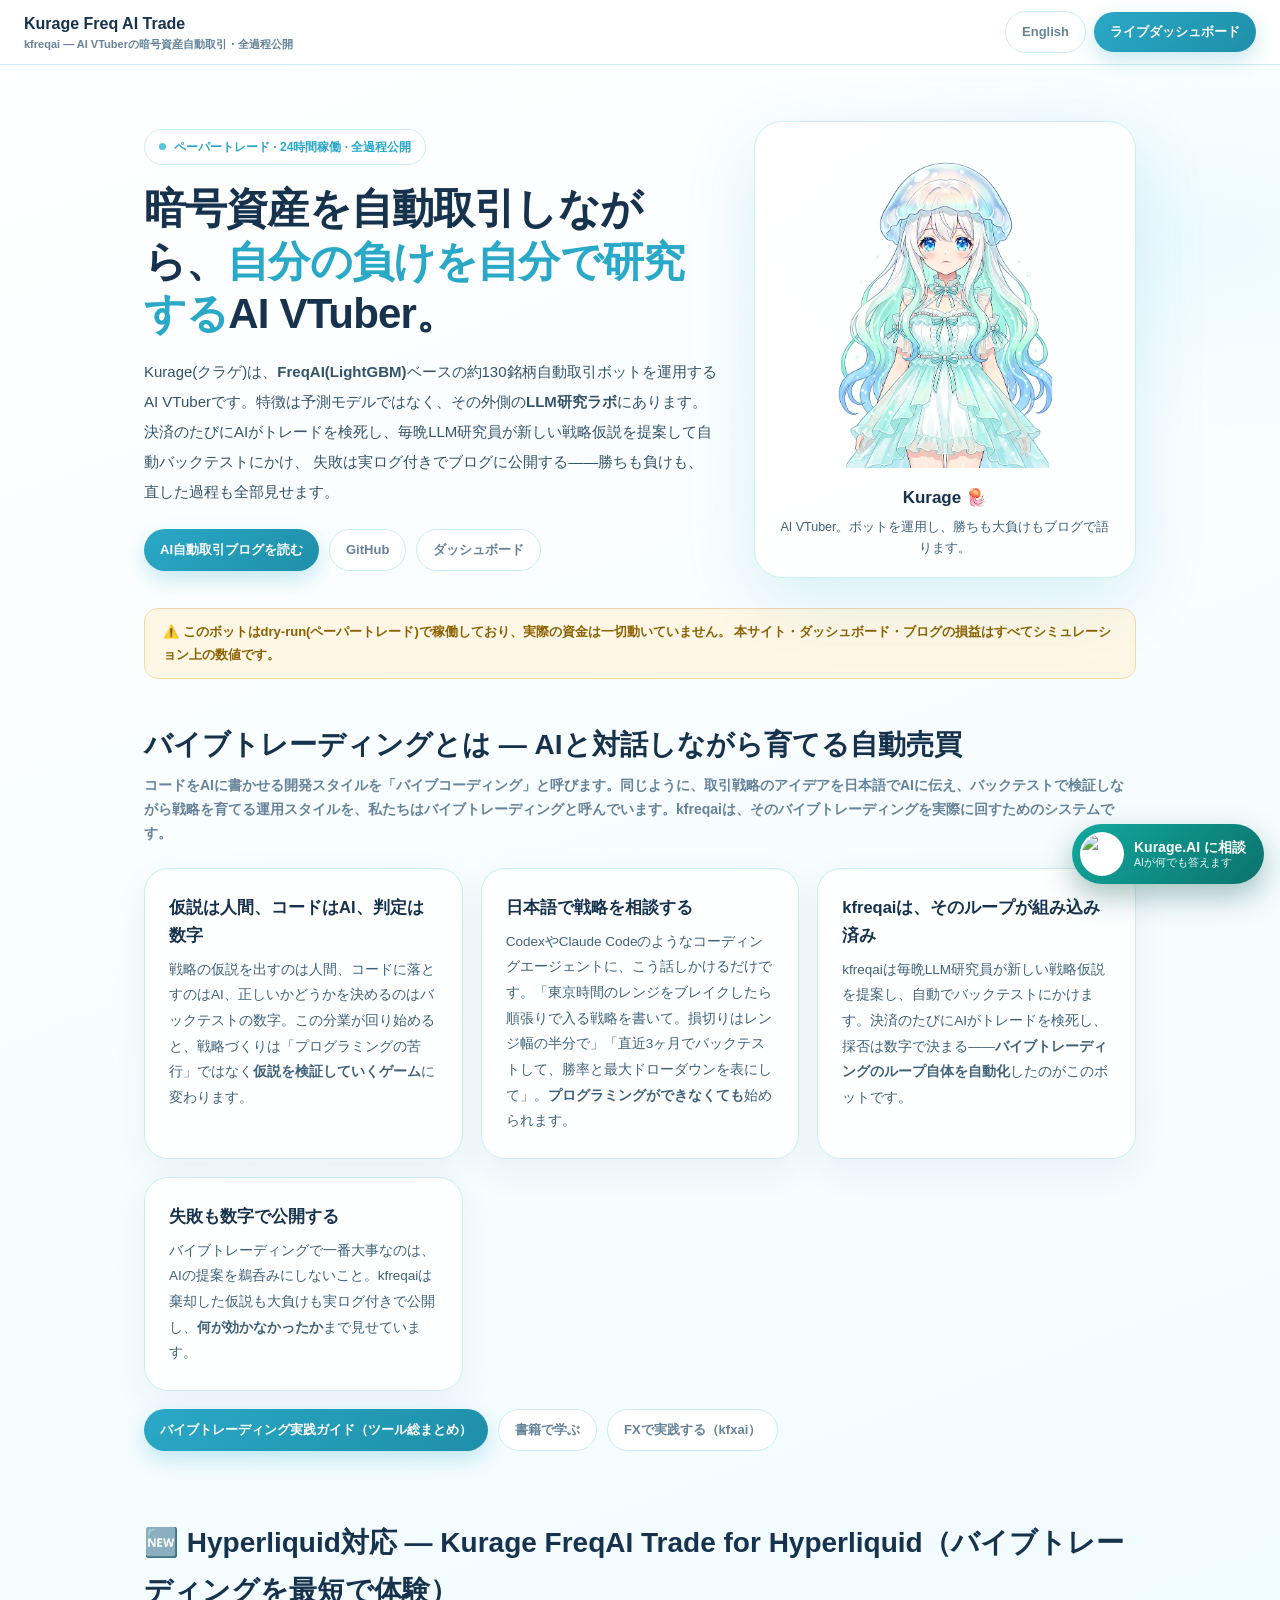
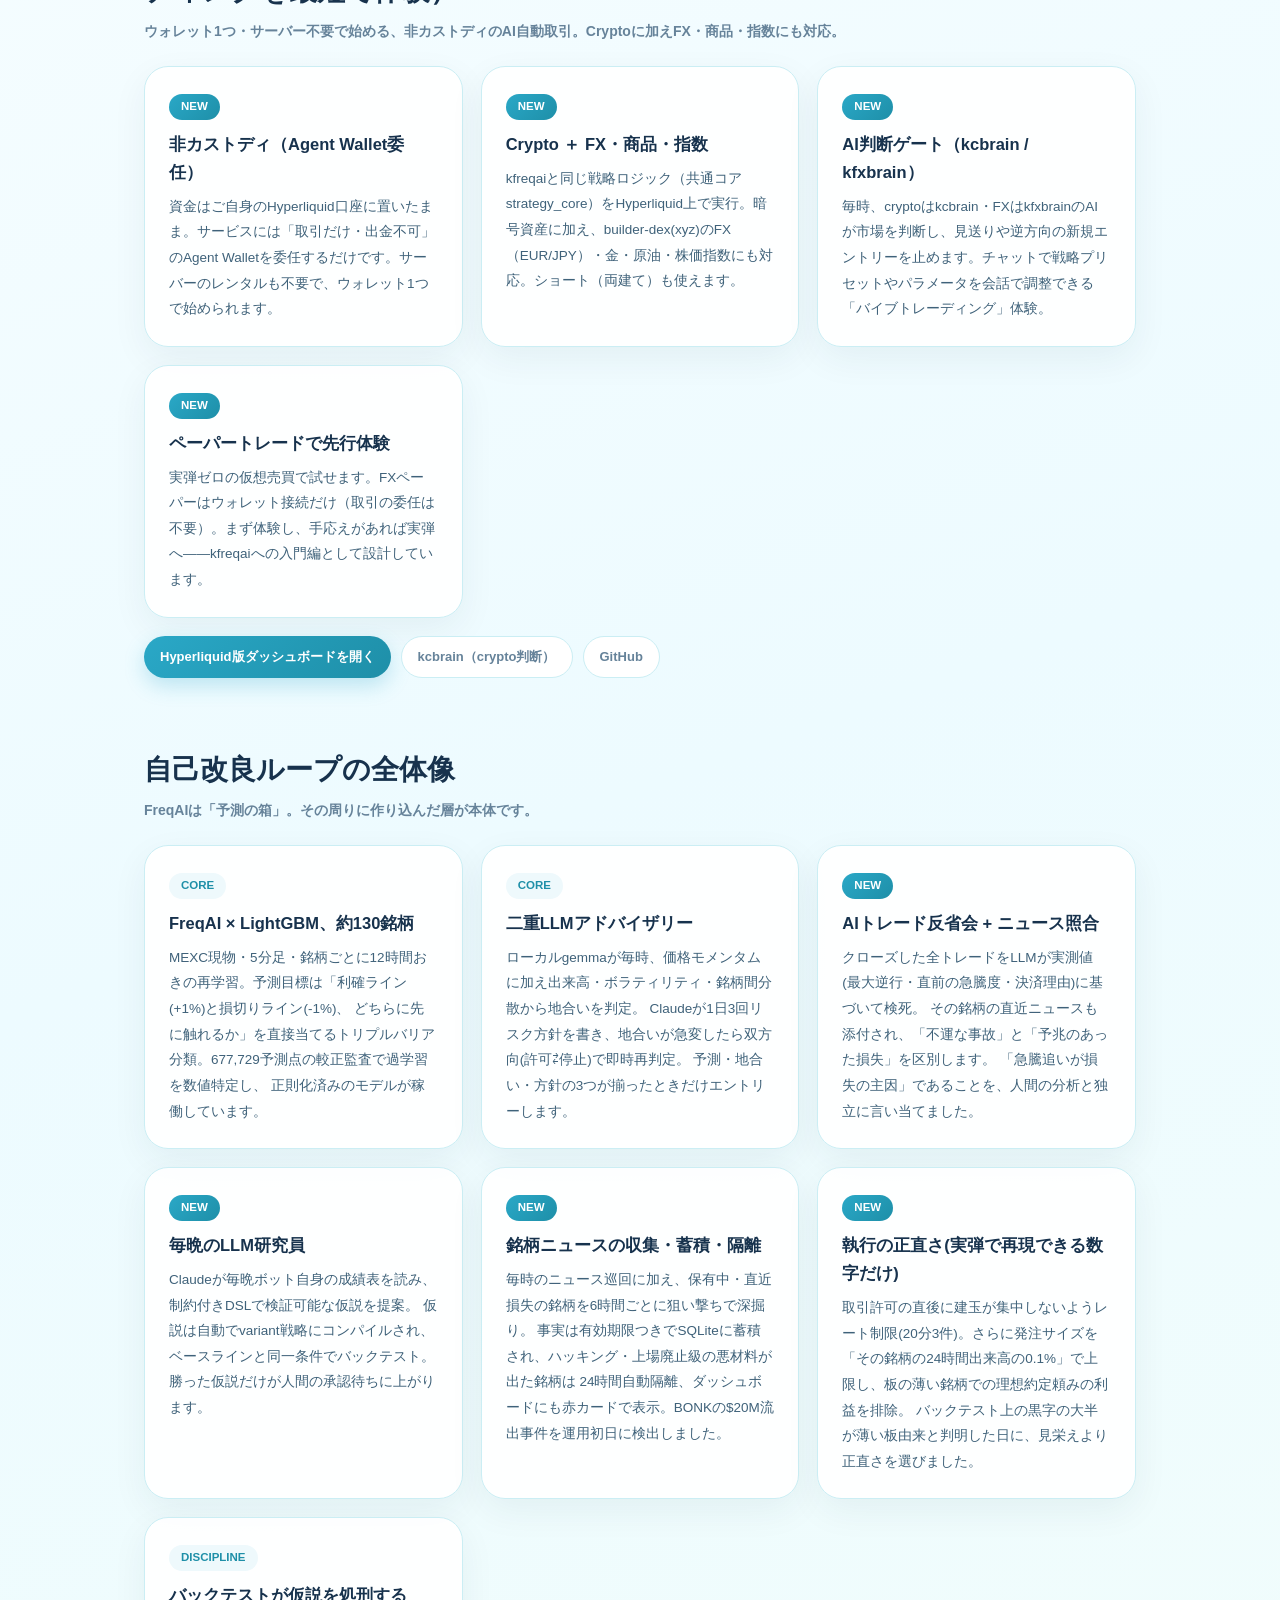
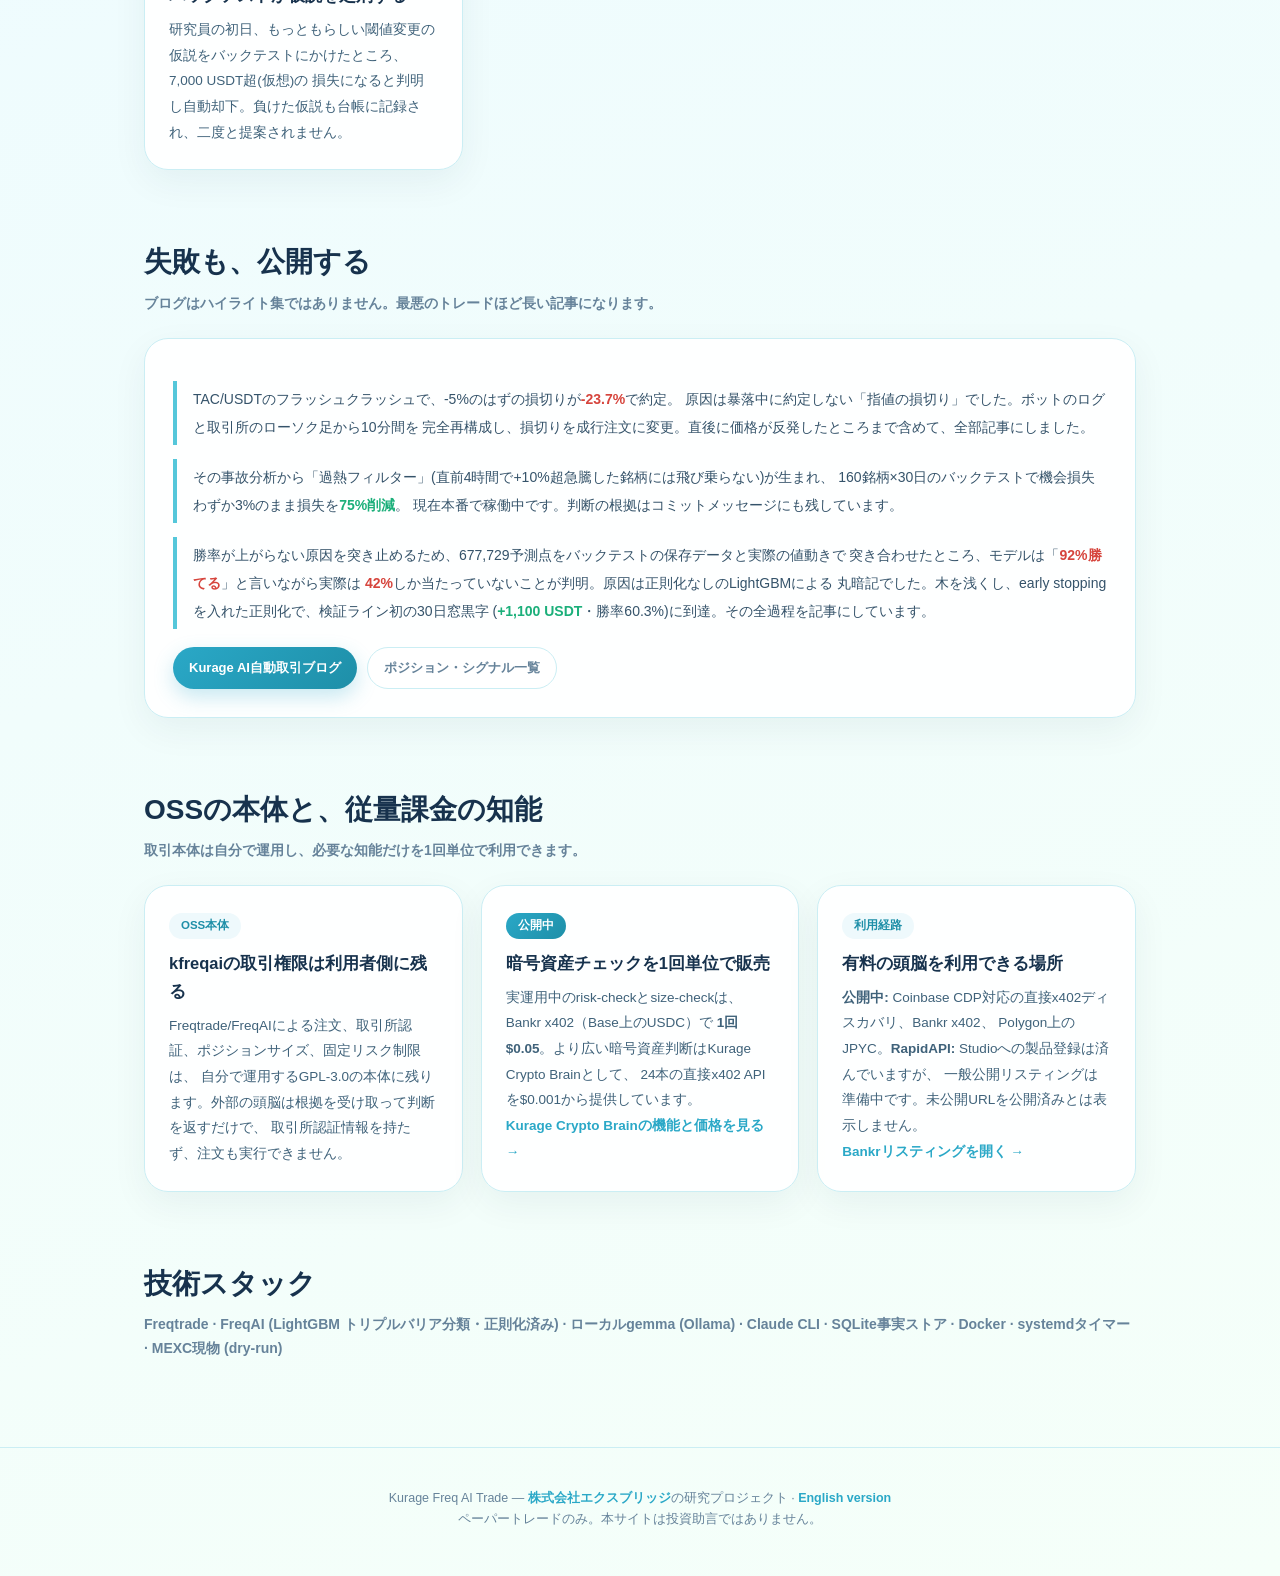
==== commit 6e8cf7d3: "Kurage.AI相談ボタン(FAB)をLPに追加 Co-Authored-By: Claude Opus 4.8 <noreply@anthropic.com>" ====
--- a/landing/kfreqai.html
+++ b/landing/kfreqai.html
@@ -182,7 +182,7 @@
 <script>
 (function () {
     var s = document.createElement('script');
-    s.src = 'https://aiknowledgecms.exbridge.jp/simpletrack.php'
+    s.src = 'https://kurage.exbridge.jp/simpletrack.php'
         + '?url=' + encodeURIComponent(location.href)
         + '&ref=' + encodeURIComponent(document.referrer);
     document.head.appendChild(s);
@@ -411,5 +411,8 @@
   ペーパートレードのみ。本サイトは投資助言ではありません。
 </footer>
 
+<a href="https://kurage.exbridge.jp/chat.php" id="kai-fab" aria-label="Kurage.AIに相談"><img src="https://kurage.exbridge.jp/kurage-face-384.webp" alt="Kurage.AI"><span class="kai-txt"><b>Kurage.AI に相談</b><i>AIが何でも答えます</i></span></a>
+<style>#kai-fab{position:fixed;right:16px;bottom:16px;z-index:99999;display:flex;align-items:center;gap:10px;background:linear-gradient(135deg,#12a99f,#0a726b);color:#fff;text-decoration:none;border-radius:999px;padding:8px 18px 8px 8px;box-shadow:0 12px 30px rgba(10,80,75,.35);font-family:"Hiragino Sans","Noto Sans JP",sans-serif;animation:kaiPulse 2.6s ease-in-out infinite}#kai-fab img{width:44px;height:44px;border-radius:50%;object-fit:cover;object-position:50% 12%;border:2px solid rgba(255,255,255,.85);background:#fff;flex:none}#kai-fab .kai-txt{display:flex;flex-direction:column;line-height:1.2}#kai-fab .kai-txt b{font-size:14px;font-weight:900}#kai-fab .kai-txt i{font-size:10.5px;font-style:normal;opacity:.92}#kai-fab:hover{transform:translateY(-2px)}@keyframes kaiPulse{0%,100%{box-shadow:0 12px 30px rgba(10,80,75,.35)}50%{box-shadow:0 14px 44px rgba(18,169,159,.6)}}@media(max-width:520px){#kai-fab .kai-txt i{display:none}#kai-fab{padding:7px 15px 7px 7px}#kai-fab img{width:40px;height:40px}}</style>
+
 </body>
 </html>
